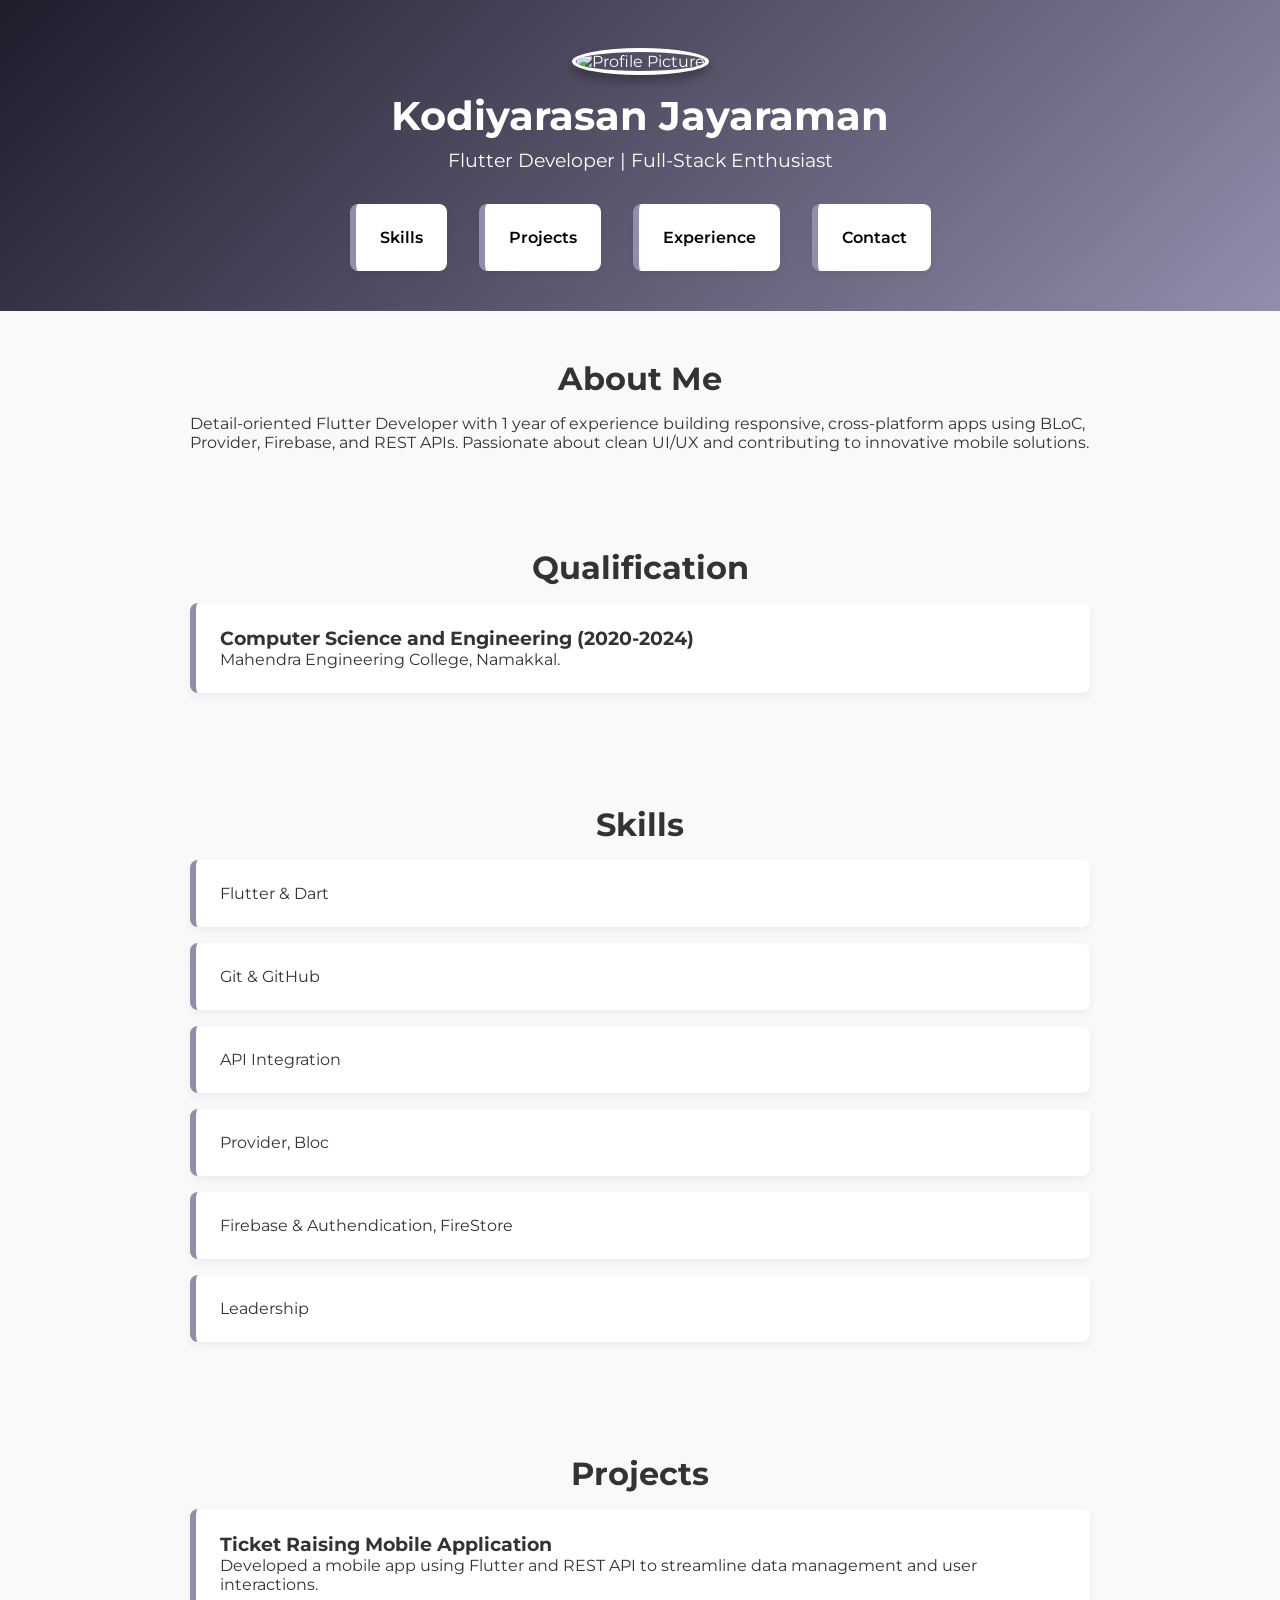
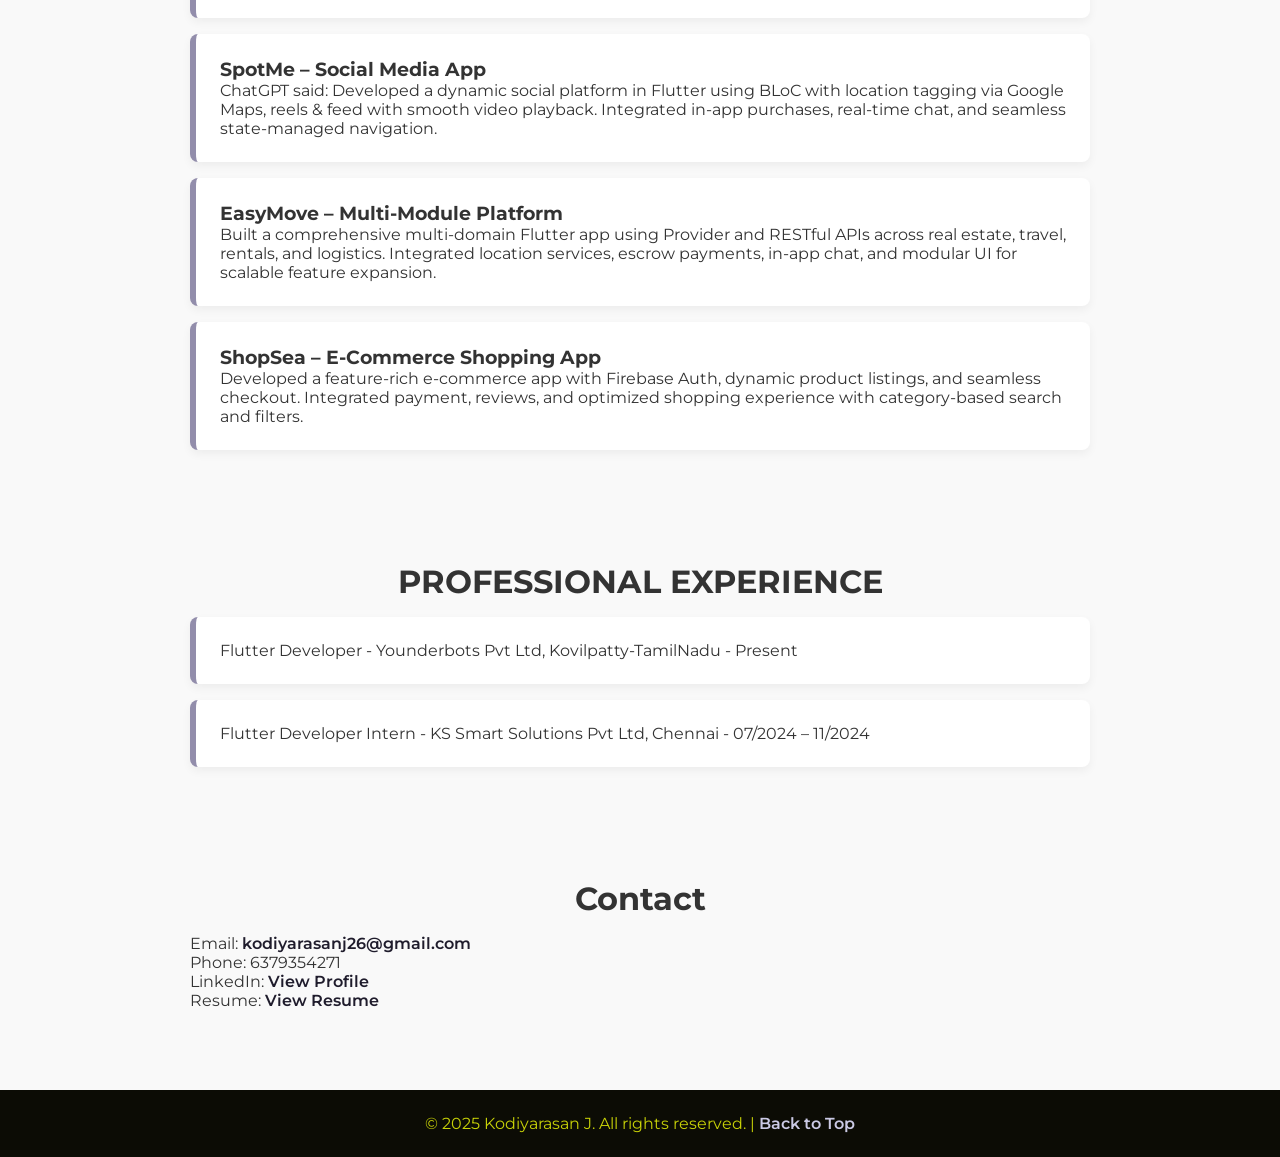
==== portfolio.html @ ca61eaf1 "Create portfolio.html" ====
<!DOCTYPE html>
<html lang="en">
<head>
  <meta charset="UTF-8" />
  <meta name="viewport" content="width=device-width, initial-scale=1.0" />
  <title>Kodiyarasan J | Portfolio</title>
  <link href="https://fonts.googleapis.com/css2?family=Montserrat:wght@400;600;700&display=swap" rel="stylesheet" />
  <style>
    * {
      margin: 0;
      padding: 0;
      box-sizing: border-box;
    }
    body {
      font-family: 'Montserrat', sans-serif;
      background-color: #f9f9f9;
      color: #333;
    }
    header {
      background: linear-gradient(135deg, #1f1c2c, #928dab);
      color: #fff;
      text-align: center;
      padding: 3rem 1rem 2rem;
      position: relative;
    }
    .profile-image {
      width: 140px;
      height: 140px;
      border-radius: 50%;
      object-fit: cover;
      border: 4px solid #fff;
      margin-bottom: 1rem;
      box-shadow: 0 6px 12px rgba(0, 0, 0, 0.3);
    }
    header h1 {
      font-size: 2.5rem;
      font-weight: 700;
    }
    header p {
      margin-top: 0.5rem;
      font-size: 1.2rem;
      font-weight: 400;
    }

    nav {
      margin-top: 1.5rem;
    }
    nav ul {
      display: flex;
      flex-wrap: wrap;
      justify-content: center;
      list-style: none;
      padding: 0;
    }
    nav ul li {
      margin: 0.5rem 1rem;
    }
    nav ul li a {
      color: #010101;
      text-decoration: none;
      font-weight: 600;
      transition: color 0.3s;
    }
    nav ul li a:hover {
      color: #122ed0;
    }

    .menu-toggle {
      display: none;
      position: absolute;
      top: 20px;
      right: 20px;
      flex-direction: column;
      cursor: pointer;
    }
    .menu-toggle span {
      height: 3px;
      width: 25px;
      background: white;
      margin: 4px 0;
      transition: 0.3s ease;
    }

    section {
      padding: 3rem 1rem;
    }
    .container {
      max-width: 900px;
      margin: 0 auto;
    }
    h2 {
      font-size: 2rem;
      margin-bottom: 1rem;
      color: #333;
      text-align: center;
    }
    .project-item, ul li {
      background: #fff;
      margin: 1rem 0;
      padding: 1.5rem;
      border-left: 6px solid #928dab;
      border-radius: 8px;
      box-shadow: 0 4px 10px rgba(0, 0, 0, 0.05);
    }
    ul {
      list-style: none;
      padding: 0;
    }
    a {
      color: #1f1c2c;
      text-decoration: none;
      font-weight: 600;
    }
    a:hover {
      color: #555;
    }

    footer {
      background: #0c0c05;
      color: #c8d207;
      text-align: center;
      padding: 1.5rem 1rem;
      margin-top: 2rem;
    }
    footer a {
      color: #cbcae5;
    }

    /* Responsive Styling */
    @media (max-width: 768px) {
      .menu-toggle {
        display: flex;
      }

      nav ul {
        flex-direction: column;
        align-items: center;
        background: #2d2d44;
        position: absolute;
        top: 100%;
        left: 0;
        right: 0;
        overflow: hidden;
        max-height: 0;
        transition: max-height 0.4s ease;
      }

      nav ul.show {
        max-height: 400px;
      }

      nav ul li {
        margin: 1rem 0;
      }

      header h1 {
        font-size: 1.8rem;
      }
      header p {
        font-size: 1rem;
      }
      .profile-image {
        width: 100px;
        height: 100px;
      }
      .project-item, ul li {
        font-size: 0.95rem;
      }
      h2 {
        font-size: 1.5rem;
      }
      section {
        padding: 2rem 1rem;
      }
    }
  </style>
</head>
<body>
  <header>
    <div class="container">
      <div class="menu-toggle" onclick="toggleMenu()">
        <span></span>
        <span></span>
        <span></span>
      </div>
      <img src="https://drive.google.com/file/d/1STLt5xsZTQv7rYFNraENDwDpgbk-rBbG/view?usp=drivesdk" alt="Profile Picture" class="profile-image" />
      <h1>Kodiyarasan Jayaraman</h1>
      <p>Flutter Developer | Full-Stack Enthusiast</p>
      <nav>
        <ul id="navList">
          <!-- <li><a href="#about">About</a></li> -->
          <li><a href="#skills">Skills</a></li>
          <li><a href="#projects">Projects</a></li>
          <li><a href="#experience">Experience</a></li>
          <li><a href="#contact">Contact</a></li>
        </ul>
      </nav>
    </div>
  </header>

  <section id="about">
    <div class="container">
      <h2>About Me</h2>
      <p>Detail-oriented Flutter Developer with 1 year of experience building responsive, cross-platform apps using BLoC, Provider, Firebase, and REST APIs. Passionate about clean UI/UX and contributing to innovative mobile solutions.</p>
    </div>
  </section>

  <section id="qualification">
    <div class="container">
      <h2>Qualification</h2>
      <div class="project-item">
        <h3>Computer Science and Engineering (2020-2024)</h3>
        <p>Mahendra Engineering College, Namakkal.</p>
      </div>
    </div>
  </section>

  <section id="skills">
    <div class="container">
      <h2>Skills</h2>
      <ul>
        <li>Flutter & Dart</li>
        <li>Git & GitHub</li>
        <li>API Integration</li>
        <li>Provider, Bloc</li>
        <li>Firebase & Authendication, FireStore</li>
        <li>Leadership</li>
      </ul>
    </div>
  </section>

  <section id="projects">
    <div class="container">
      <h2>Projects</h2>
      <div class="project-item">
        <h3>Ticket Raising Mobile Application</h3>
        <p>Developed a mobile app using Flutter and REST API to streamline data management and user interactions.</p>
      </div>
      <div class="project-item">
        <h3> SpotMe – Social Media App</h3>
        <p>ChatGPT said:
Developed a dynamic social platform in Flutter using BLoC with location tagging via Google Maps, reels & feed with smooth video playback. Integrated in-app purchases, real-time chat, and seamless state-managed navigation.</p>
      </div>
      <div class="project-item">
        <h3> EasyMove – Multi‑Module Platform </h3>
        <p>Built a comprehensive multi-domain Flutter app using Provider and RESTful APIs across real estate, travel, rentals, and logistics. Integrated location services, escrow payments, in-app chat, and modular UI for scalable feature expansion.</p>
      </div>
       <div class="project-item">
        <h3>  ShopSea – E‑Commerce Shopping App </h3>
        <p>Developed a feature-rich e-commerce app with Firebase Auth, dynamic product listings, and seamless checkout. Integrated payment, reviews, and optimized shopping experience with category-based search and filters.</p>
      </div>
    </div>
  </section>

  <section id="experience">
    <div class="container">
      <h2> PROFESSIONAL EXPERIENCE</h2>
      <ul>
        <li> Flutter Developer - Younderbots Pvt Ltd, Kovilpatty-TamilNadu - Present</li>
        <li> Flutter Developer Intern - KS Smart Solutions Pvt Ltd, Chennai - 07/2024 – 11/2024</li>
      </ul>
    </div>
  </section>

  <section id="contact">
    <div class="container">
      <h2>Contact</h2>
      <p>Email: <a href="mailto:kodiyarasanj26@gmail.com">kodiyarasanj26@gmail.com</a></p>
      <p>Phone: 6379354271</p>
      <p>LinkedIn: <a href="https://www.linkedin.com/in/kodiyarasan-j-806693254" target="_blank">View Profile</a></p>
      <p>Resume: <a href="https://drive.google.com/file/d/1SU0zPXuKwXuNnp-X9V0tZ8qubpNUm5xk/view?usp=drivesdk" target="_blank">View Resume</a></p>
    </div>
  </section>

  <footer>
    <p>&copy; 2025 Kodiyarasan J. All rights reserved. | <a href="#about">Back to Top</a></p>
  </footer>

  <script>
    function toggleMenu() {
      document.getElementById("navList").classList.toggle("show");
    }
  </script>
</body>
</html>
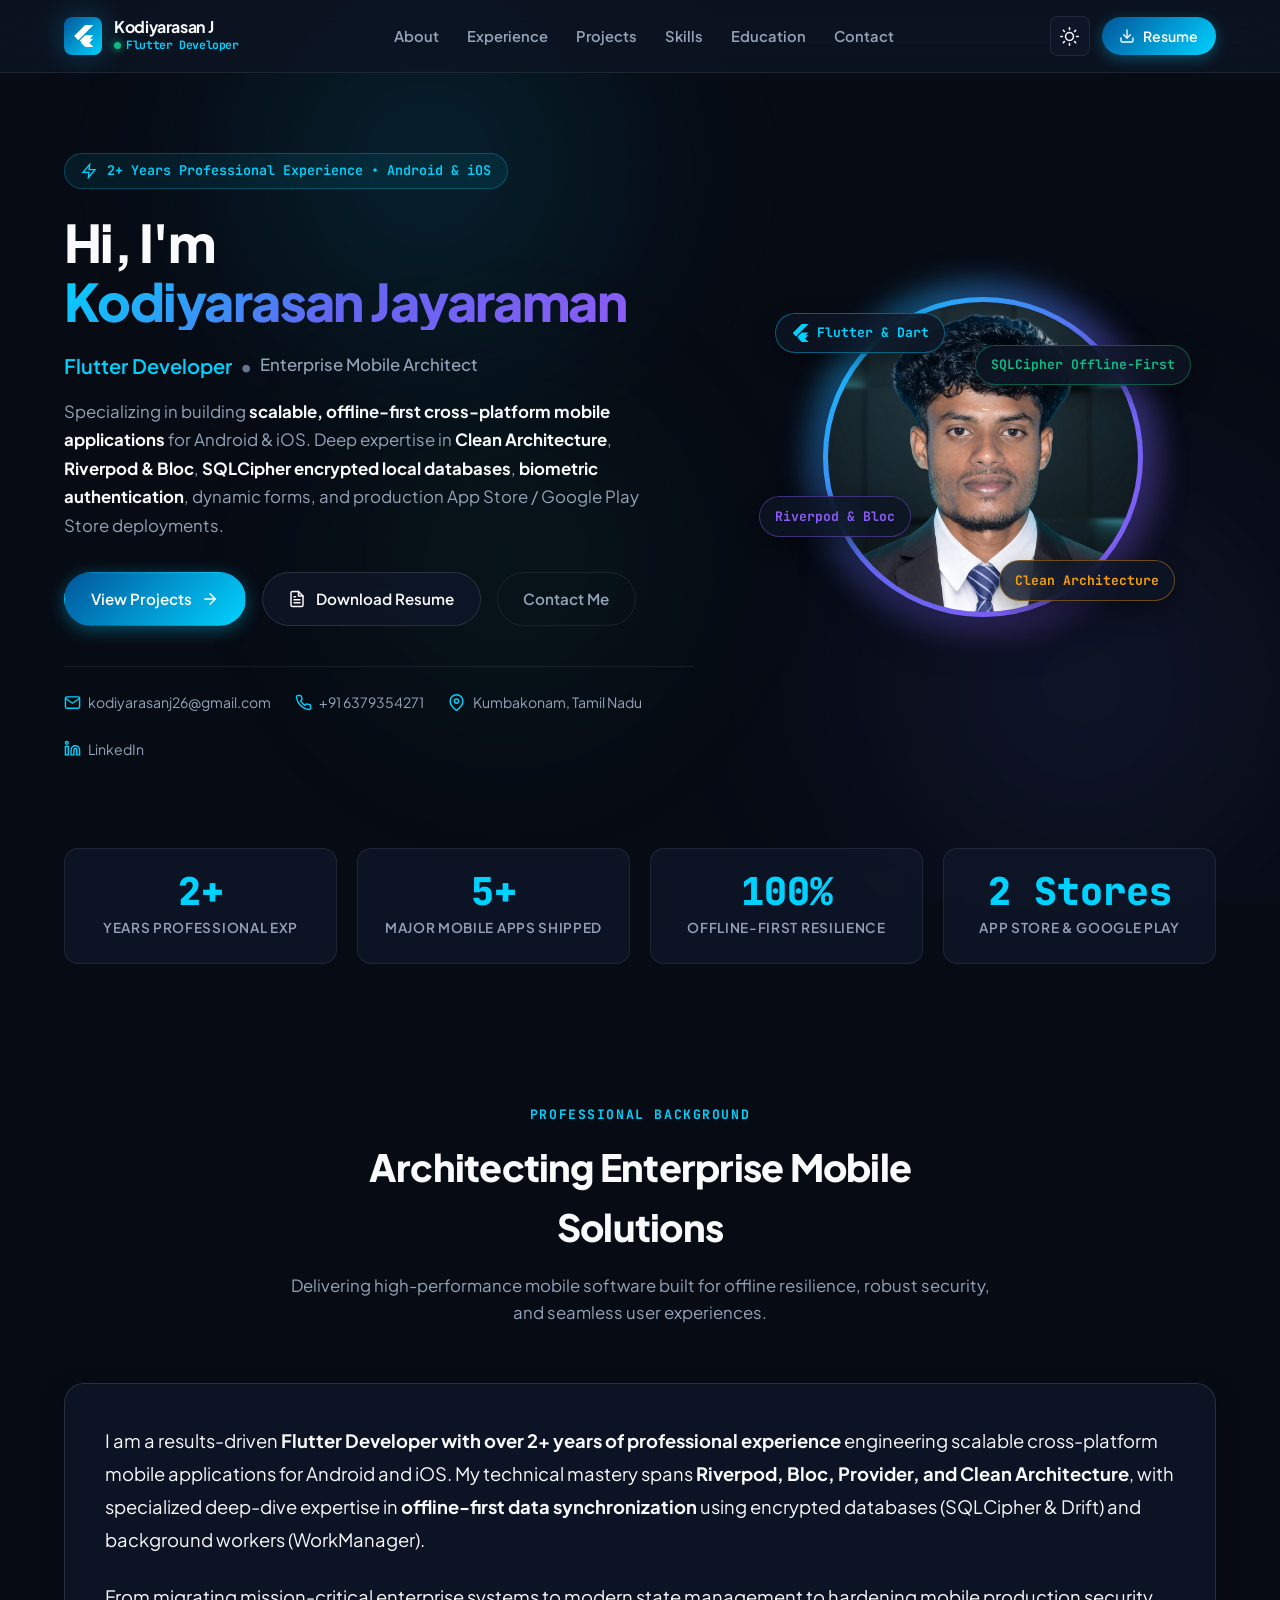
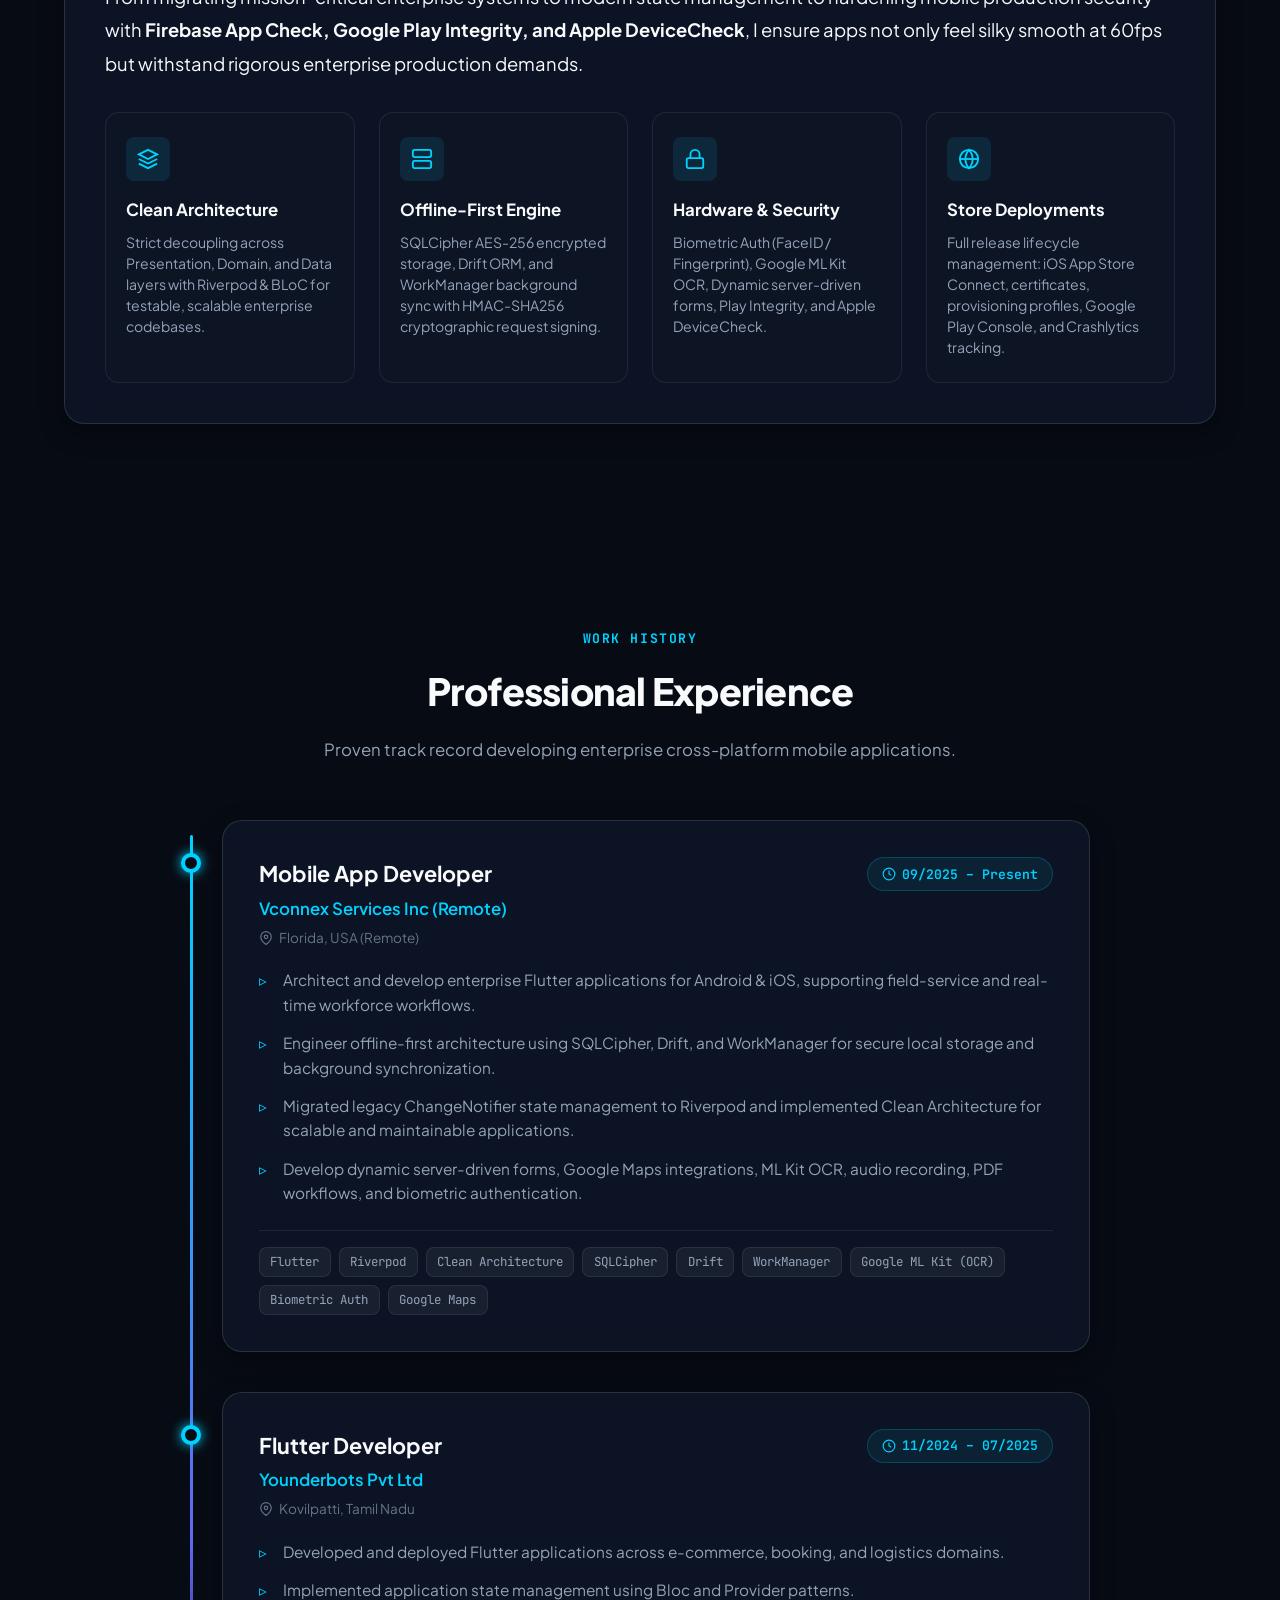
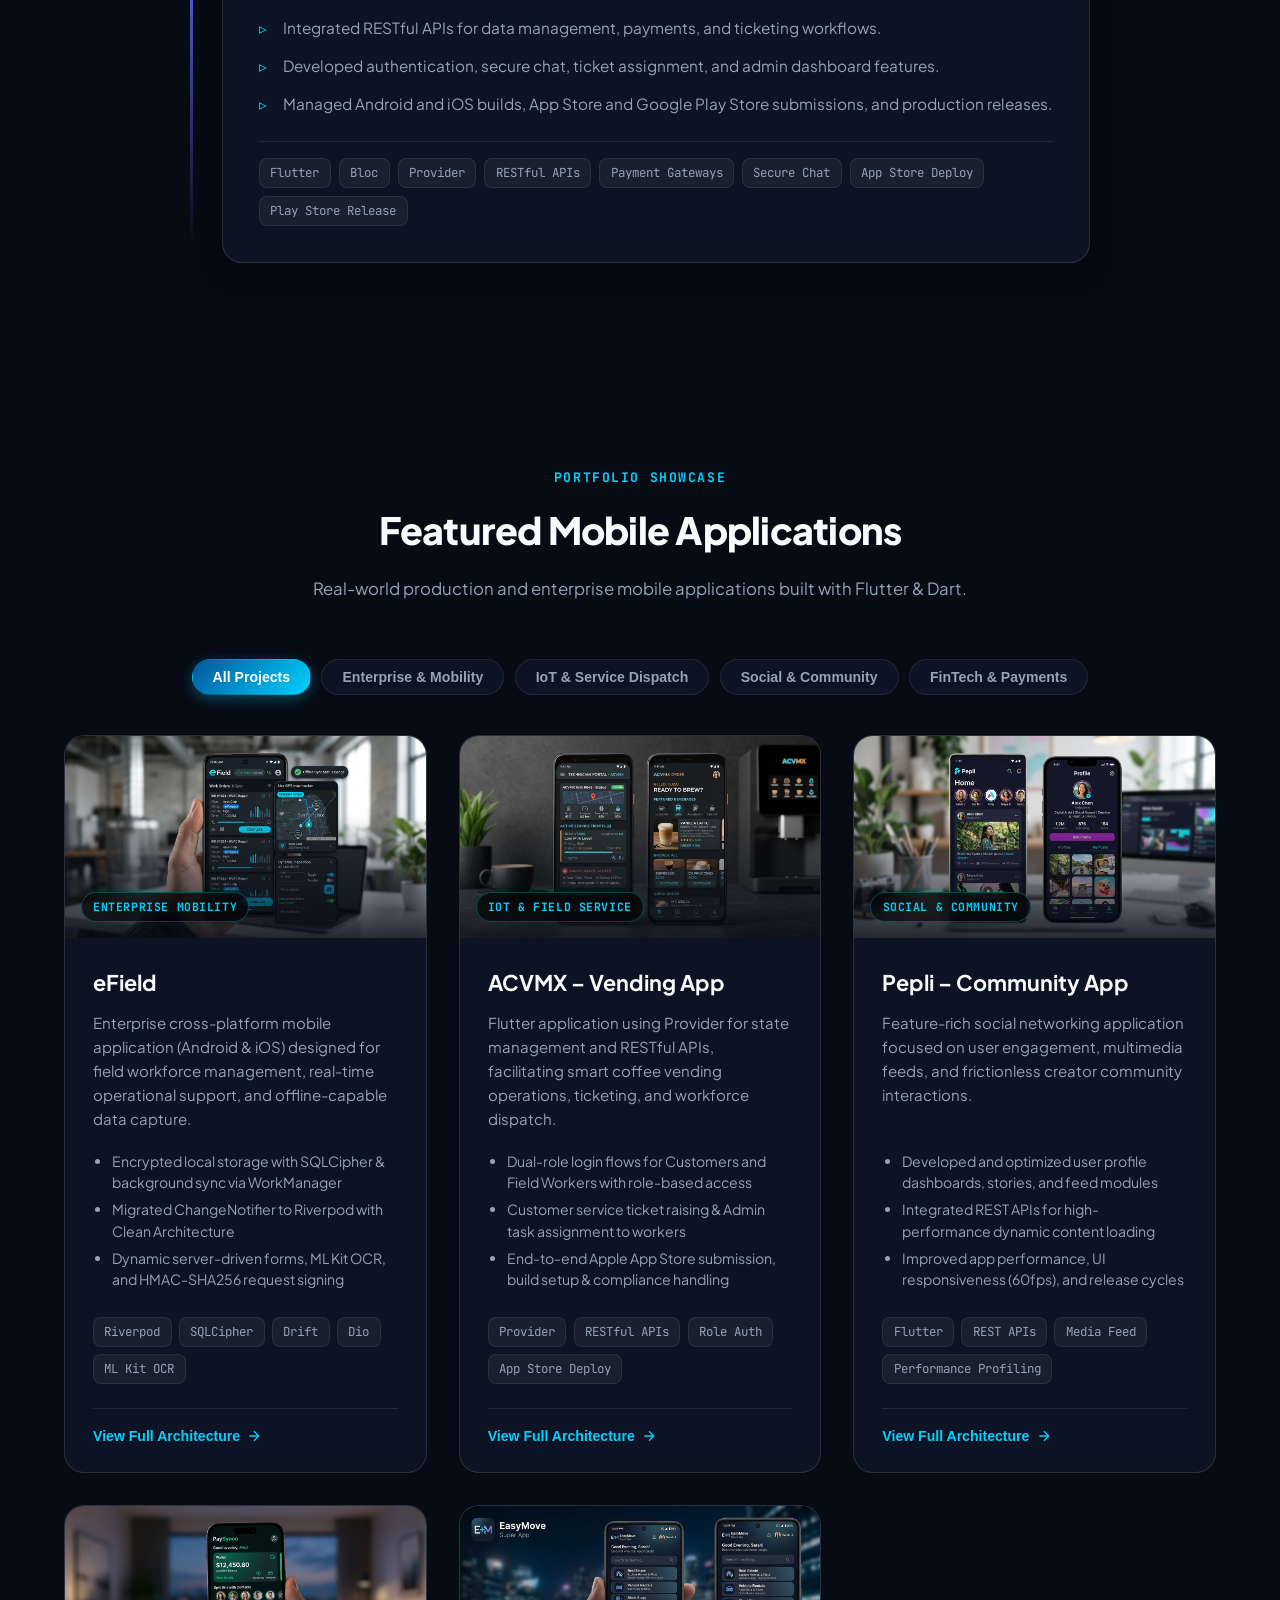
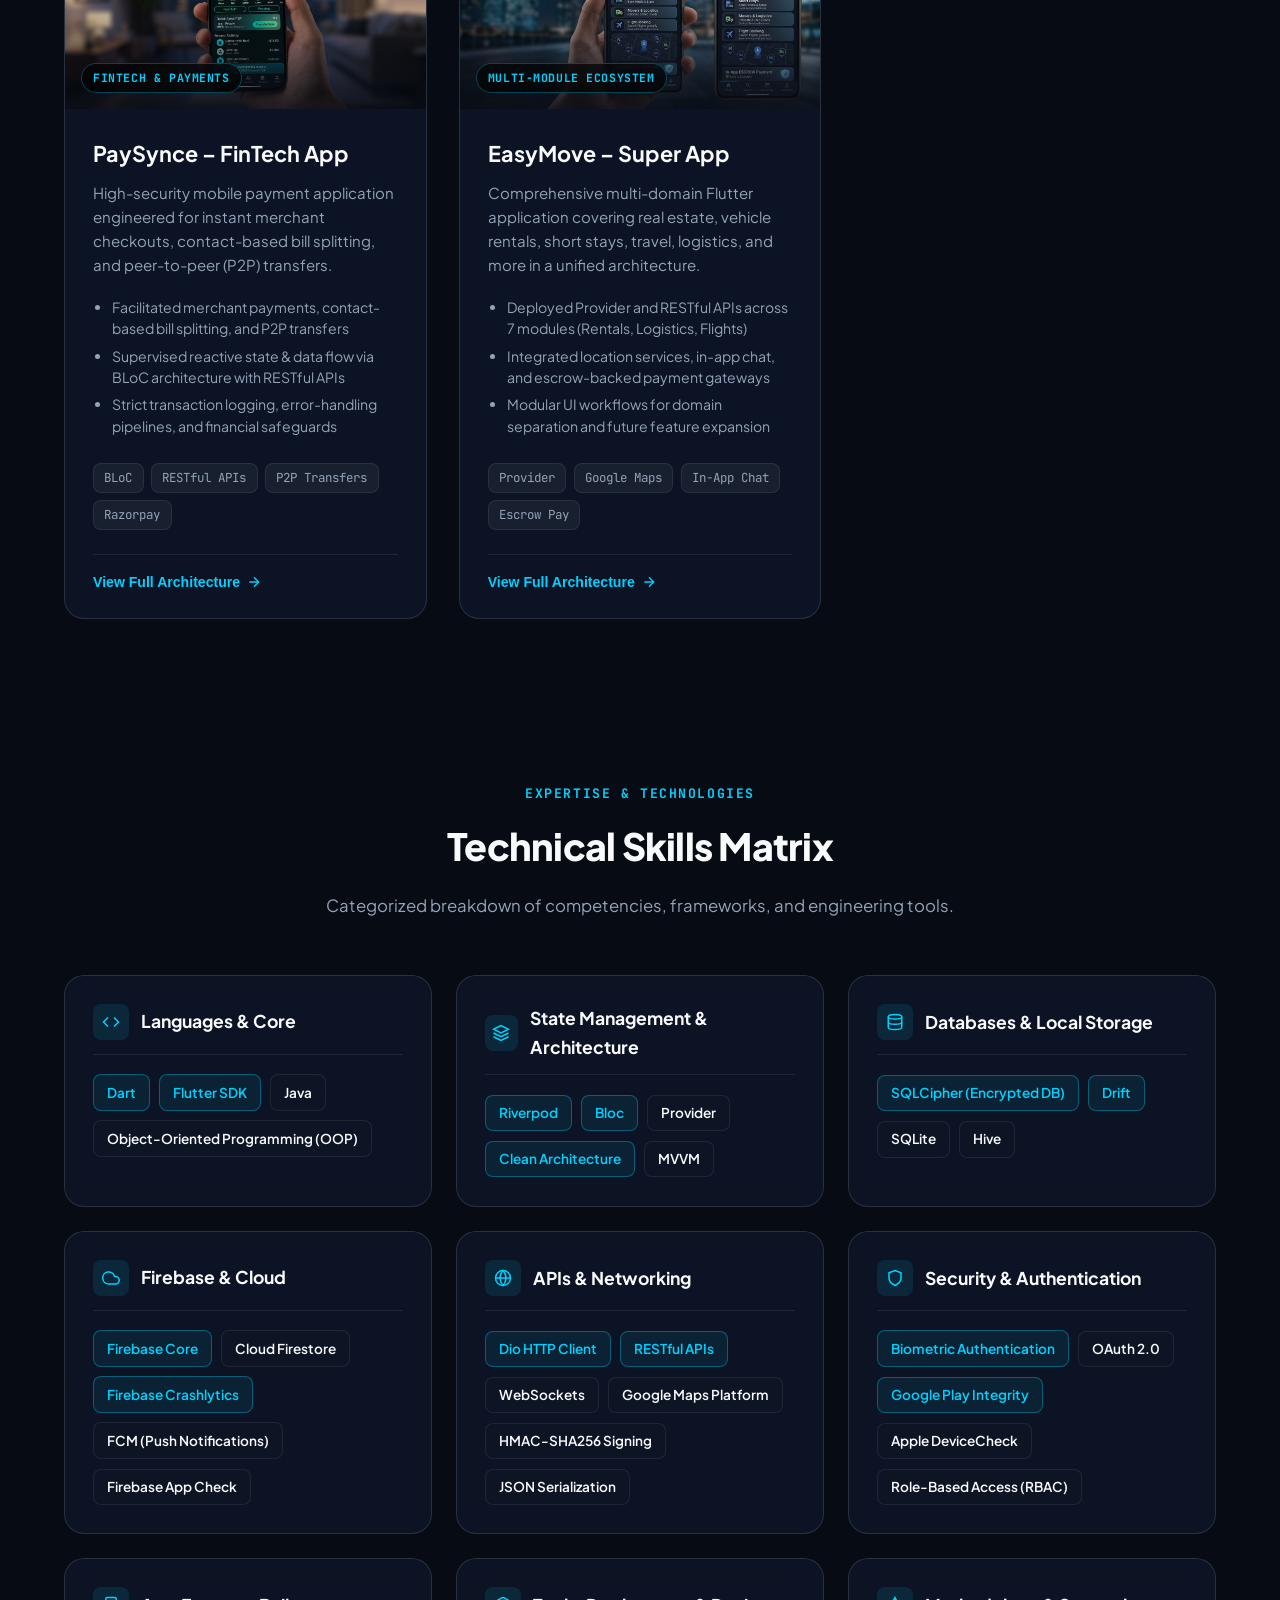
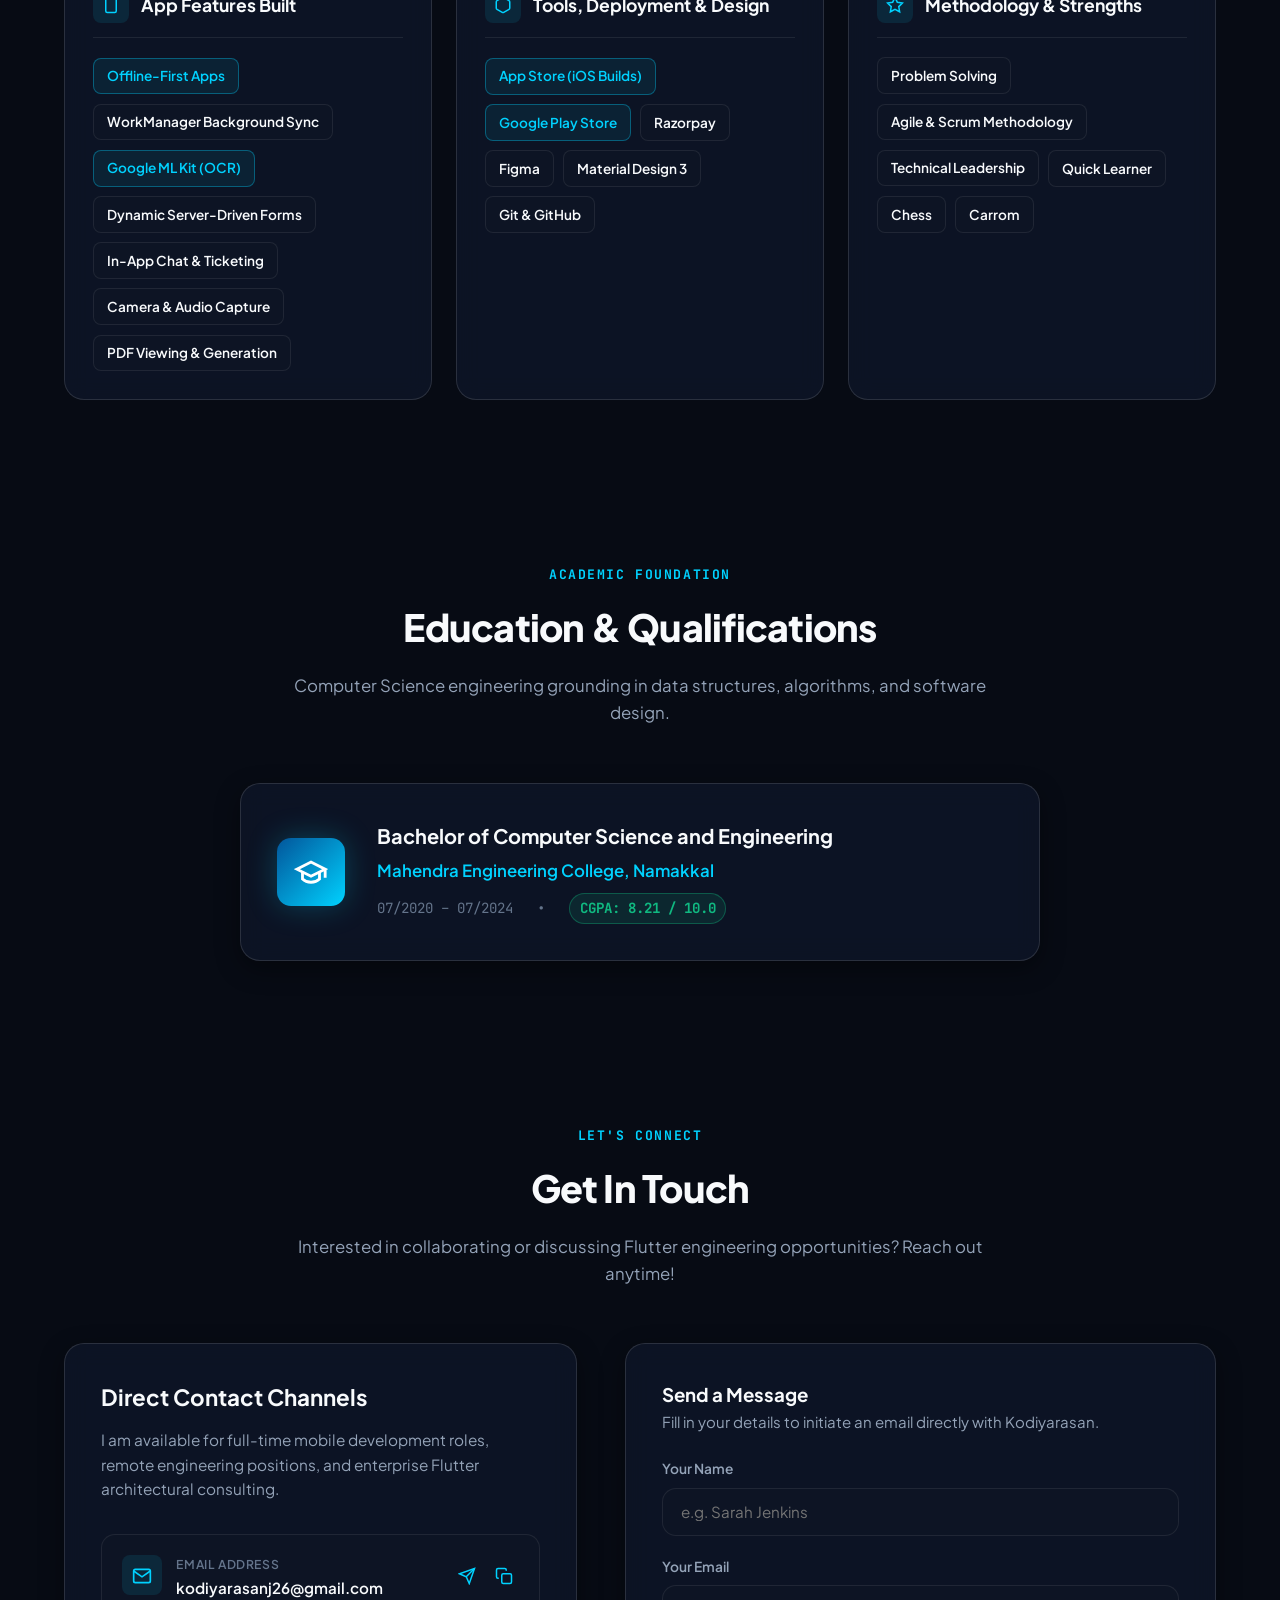
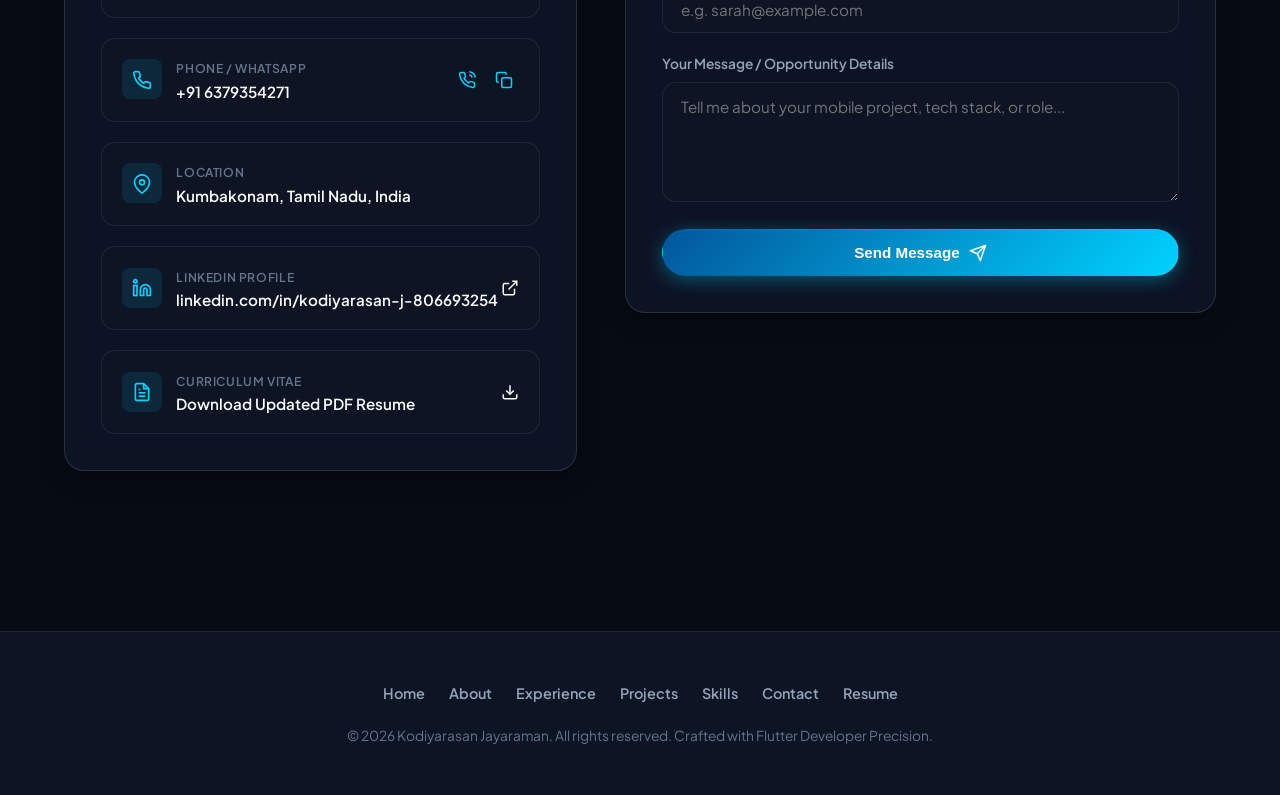
==== commit edf590b8: "Update portfolio with 2+ years experience, enterprise projects, and modern UI" ====
--- a/portfolio.html
+++ b/portfolio.html
@@ -1,286 +1,1106 @@
-
 <!DOCTYPE html>
-<html lang="en">
+<html lang="en" data-theme="dark">
 <head>
   <meta charset="UTF-8" />
   <meta name="viewport" content="width=device-width, initial-scale=1.0" />
-  <title>Kodiyarasan J | Portfolio</title>
-  <link href="https://fonts.googleapis.com/css2?family=Montserrat:wght@400;600;700&display=swap" rel="stylesheet" />
-  <style>
-    * {
-      margin: 0;
-      padding: 0;
-      box-sizing: border-box;
-    }
-    body {
-      font-family: 'Montserrat', sans-serif;
-      background-color: #f9f9f9;
-      color: #333;
-    }
-    header {
-      background: linear-gradient(135deg, #1f1c2c, #928dab);
-      color: #fff;
-      text-align: center;
-      padding: 3rem 1rem 2rem;
-      position: relative;
-    }
-    .profile-image {
-      width: 140px;
-      height: 140px;
-      border-radius: 50%;
-      object-fit: cover;
-      border: 4px solid #fff;
-      margin-bottom: 1rem;
-      box-shadow: 0 6px 12px rgba(0, 0, 0, 0.3);
-    }
-    header h1 {
-      font-size: 2.5rem;
-      font-weight: 700;
-    }
-    header p {
-      margin-top: 0.5rem;
-      font-size: 1.2rem;
-      font-weight: 400;
-    }
-
-    nav {
-      margin-top: 1.5rem;
-    }
-    nav ul {
-      display: flex;
-      flex-wrap: wrap;
-      justify-content: center;
-      list-style: none;
-      padding: 0;
-    }
-    nav ul li {
-      margin: 0.5rem 1rem;
-    }
-    nav ul li a {
-      color: #010101;
-      text-decoration: none;
-      font-weight: 600;
-      transition: color 0.3s;
-    }
-    nav ul li a:hover {
-      color: #122ed0;
-    }
-
-    .menu-toggle {
-      display: none;
-      position: absolute;
-      top: 20px;
-      right: 20px;
-      flex-direction: column;
-      cursor: pointer;
-    }
-    .menu-toggle span {
-      height: 3px;
-      width: 25px;
-      background: white;
-      margin: 4px 0;
-      transition: 0.3s ease;
-    }
-
-    section {
-      padding: 3rem 1rem;
-    }
-    .container {
-      max-width: 900px;
-      margin: 0 auto;
-    }
-    h2 {
-      font-size: 2rem;
-      margin-bottom: 1rem;
-      color: #333;
-      text-align: center;
-    }
-    .project-item, ul li {
-      background: #fff;
-      margin: 1rem 0;
-      padding: 1.5rem;
-      border-left: 6px solid #928dab;
-      border-radius: 8px;
-      box-shadow: 0 4px 10px rgba(0, 0, 0, 0.05);
-    }
-    ul {
-      list-style: none;
-      padding: 0;
-    }
-    a {
-      color: #1f1c2c;
-      text-decoration: none;
-      font-weight: 600;
-    }
-    a:hover {
-      color: #555;
-    }
-
-    footer {
-      background: #0c0c05;
-      color: #c8d207;
-      text-align: center;
-      padding: 1.5rem 1rem;
-      margin-top: 2rem;
-    }
-    footer a {
-      color: #cbcae5;
-    }
-
-    /* Responsive Styling */
-    @media (max-width: 768px) {
-      .menu-toggle {
-        display: flex;
-      }
-
-      nav ul {
-        flex-direction: column;
-        align-items: center;
-        background: #2d2d44;
-        position: absolute;
-        top: 100%;
-        left: 0;
-        right: 0;
-        overflow: hidden;
-        max-height: 0;
-        transition: max-height 0.4s ease;
-      }
-
-      nav ul.show {
-        max-height: 400px;
-      }
-
-      nav ul li {
-        margin: 1rem 0;
-      }
-
-      header h1 {
-        font-size: 1.8rem;
-      }
-      header p {
-        font-size: 1rem;
-      }
-      .profile-image {
-        width: 100px;
-        height: 100px;
-      }
-      .project-item, ul li {
-        font-size: 0.95rem;
-      }
-      h2 {
-        font-size: 1.5rem;
-      }
-      section {
-        padding: 2rem 1rem;
-      }
-    }
-  </style>
+  <title>Kodiyarasan Jayaraman | Flutter Developer Portfolio</title>
+  <meta name="description" content="Kodiyarasan Jayaraman – Flutter Developer with over 2+ years of professional experience building scalable cross-platform mobile apps for Android & iOS. Expert in Riverpod, Bloc, SQLCipher, Drift, Clean Architecture, and Offline-First Systems." />
+  <meta name="keywords" content="Kodiyarasan Jayaraman, Flutter Developer, Mobile App Developer, Dart, Riverpod, Bloc, Provider, SQLCipher, Offline-first, Clean Architecture, Android, iOS" />
+  <meta name="author" content="Kodiyarasan Jayaraman" />
+
+  <!-- Open Graph / Social Meta -->
+  <meta property="og:type" content="website" />
+  <meta property="og:title" content="Kodiyarasan Jayaraman | Flutter Developer" />
+  <meta property="og:description" content="2+ years experience building enterprise, offline-first mobile applications with Flutter, Dart, Riverpod & Bloc." />
+  <meta property="og:url" content="https://kodiyarasanj26.github.io/portfolio/" />
+  <meta property="og:image" content="assets/profile.jpg" />
+
+  <!-- Google Fonts -->
+  <link rel="preconnect" href="https://fonts.googleapis.com" />
+  <link rel="preconnect" href="https://fonts.gstatic.com" crossorigin />
+  <link href="https://fonts.googleapis.com/css2?family=JetBrains+Mono:wght@400;600;700&family=Plus+Jakarta+Sans:wght@400;500;600;700;800&display=swap" rel="stylesheet" />
+
+  <!-- Stylesheet -->
+  <link rel="stylesheet" href="css/style.css" />
 </head>
 <body>
-  <header>
-    <div class="container">
-      <div class="menu-toggle" onclick="toggleMenu()">
-        <span></span>
-        <span></span>
-        <span></span>
+  <!-- Ambient Background Lighting -->
+  <div class="ambient-glow" aria-hidden="true">
+    <div class="ambient-blob-1"></div>
+    <div class="ambient-blob-2"></div>
+    <div class="ambient-blob-3"></div>
+  </div>
+
+  <!-- Header & Navigation -->
+  <header class="site-header">
+    <div class="container navbar">
+      <a href="#hero" class="nav-brand" aria-label="Kodiyarasan Jayaraman Home">
+        <div class="brand-icon">
+          <!-- Flutter Diamond SVG Logo -->
+          <svg viewBox="0 0 24 24" fill="currentColor">
+            <path d="M14.314 0L2.3 12 6.8 16.5 23.314 0h-9zM14.314 11.23L8.53 17.014 13.044 21.53 23.314 11.23h-9zM23.314 24l-4.514-4.514 4.514-4.514h-9l-4.514 4.514 4.514 4.514h9z"/>
+          </svg>
+        </div>
+        <div class="brand-meta">
+          <span class="brand-title">Kodiyarasan J</span>
+          <span class="brand-subtitle"><span class="status-dot"></span> Flutter Developer</span>
+        </div>
+      </a>
+
+      <ul class="nav-menu" id="navMenu">
+        <li><a href="#about" class="nav-link">About</a></li>
+        <li><a href="#experience" class="nav-link">Experience</a></li>
+        <li><a href="#projects" class="nav-link">Projects</a></li>
+        <li><a href="#skills" class="nav-link">Skills</a></li>
+        <li><a href="#education" class="nav-link">Education</a></li>
+        <li><a href="#contact" class="nav-link">Contact</a></li>
+      </ul>
+
+      <div class="nav-actions">
+        <button id="themeToggleBtn" class="theme-toggle-btn" aria-label="Toggle Dark/Light Mode" title="Toggle Theme">
+          <svg xmlns="http://www.w3.org/2000/svg" width="19" height="19" viewBox="0 0 24 24" fill="none" stroke="currentColor" stroke-width="2" stroke-linecap="round" stroke-linejoin="round">
+            <circle cx="12" cy="12" r="5"></circle>
+            <line x1="12" y1="1" x2="12" y2="3"></line>
+            <line x1="12" y1="21" x2="12" y2="23"></line>
+            <line x1="4.22" y1="4.22" x2="5.64" y2="5.64"></line>
+            <line x1="18.36" y1="18.36" x2="19.78" y2="19.78"></line>
+            <line x1="1" y1="12" x2="3" y2="12"></line>
+            <line x1="21" y1="12" x2="23" y2="12"></line>
+            <line x1="4.22" y1="19.78" x2="5.64" y2="18.36"></line>
+            <line x1="18.36" y1="5.64" x2="19.78" y2="4.22"></line>
+          </svg>
+        </button>
+
+        <a href="https://drive.google.com/file/d/1SU0zPXuKwXuNnp-X9V0tZ8qubpNUm5xk/view?usp=drivesdk" target="_blank" rel="noopener noreferrer" class="btn-resume-nav">
+          <svg xmlns="http://www.w3.org/2000/svg" width="16" height="16" viewBox="0 0 24 24" fill="none" stroke="currentColor" stroke-width="2" stroke-linecap="round" stroke-linejoin="round">
+            <path d="M21 15v4a2 2 0 0 1-2 2H5a2 2 0 0 1-2-2v-4"></path>
+            <polyline points="7 10 12 15 17 10"></polyline>
+            <line x1="12" y1="15" x2="12" y2="3"></line>
+          </svg>
+          <span>Resume</span>
+        </a>
+
+        <button id="mobileToggle" class="mobile-toggle" aria-label="Open Navigation Menu">
+          <svg xmlns="http://www.w3.org/2000/svg" width="24" height="24" viewBox="0 0 24 24" fill="none" stroke="currentColor" stroke-width="2" stroke-linecap="round" stroke-linejoin="round">
+            <line x1="3" y1="12" x2="21" y2="12"></line>
+            <line x1="3" y1="6" x2="21" y2="6"></line>
+            <line x1="3" y1="18" x2="21" y2="18"></line>
+          </svg>
+        </button>
       </div>
-      <img src="https://drive.google.com/file/d/1STLt5xsZTQv7rYFNraENDwDpgbk-rBbG/view?usp=drivesdk" alt="Profile Picture" class="profile-image" />
-      <h1>Kodiyarasan Jayaraman</h1>
-      <p>Flutter Developer | Full-Stack Enthusiast</p>
-      <nav>
-        <ul id="navList">
-          <!-- <li><a href="#about">About</a></li> -->
-          <li><a href="#skills">Skills</a></li>
-          <li><a href="#projects">Projects</a></li>
-          <li><a href="#experience">Experience</a></li>
-          <li><a href="#contact">Contact</a></li>
-        </ul>
-      </nav>
     </div>
   </header>
 
-  <section id="about">
-    <div class="container">
-      <h2>About Me</h2>
-      <p>Detail-oriented Flutter Developer with 1 year of experience building responsive, cross-platform apps using BLoC, Provider, Firebase, and REST APIs. Passionate about clean UI/UX and contributing to innovative mobile solutions.</p>
+  <main>
+    <!-- Hero Section -->
+    <section id="hero" class="hero-section">
+      <div class="container hero-grid">
+        <div class="hero-content">
+          <div class="hero-badge-wrap">
+            <svg xmlns="http://www.w3.org/2000/svg" viewBox="0 0 24 24" fill="none" stroke="currentColor" stroke-width="2">
+              <polygon points="13 2 3 14 12 14 11 22 21 10 12 10 13 2"></polygon>
+            </svg>
+            <span>2+ Years Professional Experience • Android & iOS</span>
+          </div>
+
+          <h1 class="hero-title">
+            Hi, I'm <span class="text-gradient">Kodiyarasan Jayaraman</span>
+          </h1>
+
+          <div class="hero-tagline">
+            <span>Flutter Developer</span>
+            <span style="color: var(--text-muted);">•</span>
+            <span style="color: var(--text-secondary); font-size: 1.05rem; font-weight: 500;">Enterprise Mobile Architect</span>
+          </div>
+
+          <p class="hero-bio">
+            Specializing in building <strong>scalable, offline-first cross-platform mobile applications</strong> for Android & iOS. Deep expertise in <strong>Clean Architecture</strong>, <strong>Riverpod & Bloc</strong>, <strong>SQLCipher encrypted local databases</strong>, <strong>biometric authentication</strong>, dynamic forms, and production App Store / Google Play Store deployments.
+          </p>
+
+          <div class="hero-ctas">
+            <a href="#projects" class="btn btn-primary">
+              <span>View Projects</span>
+              <svg xmlns="http://www.w3.org/2000/svg" width="18" height="18" viewBox="0 0 24 24" fill="none" stroke="currentColor" stroke-width="2" stroke-linecap="round" stroke-linejoin="round">
+                <line x1="5" y1="12" x2="19" y2="12"></line>
+                <polyline points="12 5 19 12 12 19"></polyline>
+              </svg>
+            </a>
+
+            <a href="https://drive.google.com/file/d/1SU0zPXuKwXuNnp-X9V0tZ8qubpNUm5xk/view?usp=drivesdk" target="_blank" rel="noopener noreferrer" class="btn btn-secondary">
+              <svg xmlns="http://www.w3.org/2000/svg" width="18" height="18" viewBox="0 0 24 24" fill="none" stroke="currentColor" stroke-width="2" stroke-linecap="round" stroke-linejoin="round">
+                <path d="M14 2H6a2 2 0 0 0-2 2v16a2 2 0 0 0 2 2h12a2 2 0 0 0 2-2V8z"></path>
+                <polyline points="14 2 14 8 20 8"></polyline>
+                <line x1="16" y1="13" x2="8" y2="13"></line>
+                <line x1="16" y1="17" x2="8" y2="17"></line>
+                <polyline points="10 9 9 9 8 9"></polyline>
+              </svg>
+              <span>Download Resume</span>
+            </a>
+
+            <a href="#contact" class="btn btn-outline">
+              <span>Contact Me</span>
+            </a>
+          </div>
+
+          <!-- Quick Contact Strip -->
+          <div class="hero-contact-strip">
+            <a href="mailto:kodiyarasanj26@gmail.com" class="contact-pill-item" title="Click to Email">
+              <svg xmlns="http://www.w3.org/2000/svg" viewBox="0 0 24 24" fill="none" stroke="currentColor" stroke-width="2">
+                <path d="M4 4h16c1.1 0 2 .9 2 2v12c0 1.1-.9 2-2 2H4c-1.1 0-2-.9-2-2V6c0-1.1.9-2 2-2z"></path>
+                <polyline points="22,6 12,13 2,6"></polyline>
+              </svg>
+              <span>kodiyarasanj26@gmail.com</span>
+            </a>
+
+            <a href="tel:+916379354271" class="contact-pill-item" title="Click to Call">
+              <svg xmlns="http://www.w3.org/2000/svg" viewBox="0 0 24 24" fill="none" stroke="currentColor" stroke-width="2">
+                <path d="M22 16.92v3a2 2 0 0 1-2.18 2 19.79 19.79 0 0 1-8.63-3.07 19.5 19.5 0 0 1-6-6 19.79 19.79 0 0 1-3.07-8.67A2 2 0 0 1 4.11 2h3a2 2 0 0 1 2 1.72 12.84 12.84 0 0 0 .7 2.81 2 2 0 0 1-.45 2.11L8.09 9.91a16 16 0 0 0 6 6l1.27-1.27a2 2 0 0 1 2.11-.45 12.84 12.84 0 0 0 2.81.7A2 2 0 0 1 22 16.92z"></path>
+              </svg>
+              <span>+91 6379354271</span>
+            </a>
+
+            <span class="contact-pill-item">
+              <svg xmlns="http://www.w3.org/2000/svg" viewBox="0 0 24 24" fill="none" stroke="currentColor" stroke-width="2">
+                <path d="M21 10c0 7-9 13-9 13s-9-6-9-13a9 9 0 0 1 18 0z"></path>
+                <circle cx="12" cy="10" r="3"></circle>
+              </svg>
+              <span>Kumbakonam, Tamil Nadu</span>
+            </span>
+
+            <a href="https://www.linkedin.com/in/kodiyarasan-j-806693254" target="_blank" rel="noopener noreferrer" class="contact-pill-item">
+              <svg xmlns="http://www.w3.org/2000/svg" viewBox="0 0 24 24" fill="none" stroke="currentColor" stroke-width="2">
+                <path d="M16 8a6 6 0 0 1 6 6v7h-4v-7a2 2 0 0 0-2-2 2 2 0 0 0-2 2v7h-4v-7a6 6 0 0 1 6-6z"></path>
+                <rect x="2" y="9" width="4" height="12"></rect>
+                <circle cx="4" cy="4" r="2"></circle>
+              </svg>
+              <span>LinkedIn</span>
+            </a>
+          </div>
+        </div>
+
+        <!-- Hero Avatar Showcase -->
+        <div class="hero-visual">
+          <div class="avatar-wrapper">
+            <div class="avatar-halo"></div>
+            <div class="avatar-ring">
+              <img src="assets/profile.jpg" alt="Kodiyarasan Jayaraman - Flutter Developer" class="avatar-img" />
+            </div>
+
+            <!-- Floating Micro Badges -->
+            <div class="floating-chip chip-flutter">
+              <svg viewBox="0 0 24 24" fill="currentColor">
+                <path d="M14.314 0L2.3 12 6.8 16.5 23.314 0h-9zM14.314 11.23L8.53 17.014 13.044 21.53 23.314 11.23h-9zM23.314 24l-4.514-4.514 4.514-4.514h-9l-4.514 4.514 4.514 4.514h9z"/>
+              </svg>
+              <span>Flutter & Dart</span>
+            </div>
+
+            <div class="floating-chip chip-riverpod">
+              <span>Riverpod & Bloc</span>
+            </div>
+
+            <div class="floating-chip chip-offline">
+              <span>SQLCipher Offline-First</span>
+            </div>
+
+            <div class="floating-chip chip-cleanarch">
+              <span>Clean Architecture</span>
+            </div>
+          </div>
+        </div>
+      </div>
+    </section>
+
+    <!-- Metrics & Counters Bar -->
+    <section class="stats-bar-section">
+      <div class="container">
+        <div class="stats-grid">
+          <div class="stat-card">
+            <div class="stat-number">2+</div>
+            <div class="stat-label">Years Professional Exp</div>
+          </div>
+          <div class="stat-card">
+            <div class="stat-number">5+</div>
+            <div class="stat-label">Major Mobile Apps Shipped</div>
+          </div>
+          <div class="stat-card">
+            <div class="stat-number">100%</div>
+            <div class="stat-label">Offline-First Resilience</div>
+          </div>
+          <div class="stat-card">
+            <div class="stat-number">2 Stores</div>
+            <div class="stat-label">App Store & Google Play</div>
+          </div>
+        </div>
+      </div>
+    </section>
+
+    <!-- About Section -->
+    <section id="about" class="section-wrapper">
+      <div class="container">
+        <div class="section-header">
+          <span class="section-eyebrow">Professional Background</span>
+          <h2 class="section-title">Architecting Enterprise Mobile Solutions</h2>
+          <p class="section-subtitle">Delivering high-performance mobile software built for offline resilience, robust security, and seamless user experiences.</p>
+        </div>
+
+        <div class="about-card">
+          <p class="about-summary-text">
+            I am a results-driven <strong>Flutter Developer with over 2+ years of professional experience</strong> engineering scalable cross-platform mobile applications for Android and iOS. My technical mastery spans <strong>Riverpod, Bloc, Provider, and Clean Architecture</strong>, with specialized deep-dive expertise in <strong>offline-first data synchronization</strong> using encrypted databases (SQLCipher & Drift) and background workers (WorkManager).
+          </p>
+          <p class="about-summary-text" style="margin-bottom: 0;">
+            From migrating mission-critical enterprise systems to modern state management to hardening mobile production security with <strong>Firebase App Check, Google Play Integrity, and Apple DeviceCheck</strong>, I ensure apps not only feel silky smooth at 60fps but withstand rigorous enterprise production demands.
+          </p>
+
+          <div class="about-pillars-grid">
+            <div class="pillar-item">
+              <div class="pillar-icon-box">
+                <svg xmlns="http://www.w3.org/2000/svg" viewBox="0 0 24 24" fill="none" stroke="currentColor" stroke-width="2">
+                  <path d="M12 2L2 7l10 5 10-5-10-5z"></path>
+                  <path d="M2 17l10 5 10-5"></path>
+                  <path d="M2 12l10 5 10-5"></path>
+                </svg>
+              </div>
+              <h3 class="pillar-title">Clean Architecture</h3>
+              <p class="pillar-desc">Strict decoupling across Presentation, Domain, and Data layers with Riverpod & BLoC for testable, scalable enterprise codebases.</p>
+            </div>
+
+            <div class="pillar-item">
+              <div class="pillar-icon-box">
+                <svg xmlns="http://www.w3.org/2000/svg" viewBox="0 0 24 24" fill="none" stroke="currentColor" stroke-width="2">
+                  <rect x="2" y="2" width="20" height="8" rx="2" ry="2"></rect>
+                  <rect x="2" y="14" width="20" height="8" rx="2" ry="2"></rect>
+                  <line x1="6" y1="6" x2="6.01" y2="6"></line>
+                  <line x1="6" y1="18" x2="6.01" y2="18"></line>
+                </svg>
+              </div>
+              <h3 class="pillar-title">Offline-First Engine</h3>
+              <p class="pillar-desc">SQLCipher AES-256 encrypted storage, Drift ORM, and WorkManager background sync with HMAC-SHA256 cryptographic request signing.</p>
+            </div>
+
+            <div class="pillar-item">
+              <div class="pillar-icon-box">
+                <svg xmlns="http://www.w3.org/2000/svg" viewBox="0 0 24 24" fill="none" stroke="currentColor" stroke-width="2">
+                  <rect x="3" y="11" width="18" height="11" rx="2" ry="2"></rect>
+                  <path d="M7 11V7a5 5 0 0 1 10 0v4"></path>
+                </svg>
+              </div>
+              <h3 class="pillar-title">Hardware & Security</h3>
+              <p class="pillar-desc">Biometric Auth (FaceID / Fingerprint), Google ML Kit OCR, Dynamic server-driven forms, Play Integrity, and Apple DeviceCheck.</p>
+            </div>
+
+            <div class="pillar-item">
+              <div class="pillar-icon-box">
+                <svg xmlns="http://www.w3.org/2000/svg" viewBox="0 0 24 24" fill="none" stroke="currentColor" stroke-width="2">
+                  <circle cx="12" cy="12" r="10"></circle>
+                  <line x1="2" y1="12" x2="22" y2="12"></line>
+                  <path d="M12 2a15.3 15.3 0 0 1 4 10 15.3 15.3 0 0 1-4 10 15.3 15.3 0 0 1-4-10 15.3 15.3 0 0 1 4-10z"></path>
+                </svg>
+              </div>
+              <h3 class="pillar-title">Store Deployments</h3>
+              <p class="pillar-desc">Full release lifecycle management: iOS App Store Connect, certificates, provisioning profiles, Google Play Console, and Crashlytics tracking.</p>
+            </div>
+          </div>
+        </div>
+      </div>
+    </section>
+
+    <!-- Professional Experience Section -->
+    <section id="experience" class="section-wrapper">
+      <div class="container">
+        <div class="section-header">
+          <span class="section-eyebrow">Work History</span>
+          <h2 class="section-title">Professional Experience</h2>
+          <p class="section-subtitle">Proven track record developing enterprise cross-platform mobile applications.</p>
+        </div>
+
+        <div class="timeline-container">
+          <!-- Role 1: Vconnex Services Inc -->
+          <div class="timeline-card">
+            <div class="timeline-node"></div>
+            <div class="timeline-header">
+              <div>
+                <h3 class="role-title">Mobile App Developer</h3>
+                <span class="company-badge">Vconnex Services Inc (Remote)</span>
+                <div class="timeline-location">
+                  <svg xmlns="http://www.w3.org/2000/svg" viewBox="0 0 24 24" fill="none" stroke="currentColor" stroke-width="2">
+                    <path d="M21 10c0 7-9 13-9 13s-9-6-9-13a9 9 0 0 1 18 0z"></path>
+                    <circle cx="12" cy="10" r="3"></circle>
+                  </svg>
+                  <span>Florida, USA (Remote)</span>
+                </div>
+              </div>
+              <div class="timeline-period-badge">
+                <svg xmlns="http://www.w3.org/2000/svg" width="14" height="14" viewBox="0 0 24 24" fill="none" stroke="currentColor" stroke-width="2">
+                  <circle cx="12" cy="12" r="10"></circle>
+                  <polyline points="12 6 12 12 16 14"></polyline>
+                </svg>
+                <span>09/2025 – Present</span>
+              </div>
+            </div>
+
+            <ul class="experience-bullets">
+              <li>Architect and develop enterprise Flutter applications for Android & iOS, supporting field-service and real-time workforce workflows.</li>
+              <li>Engineer offline-first architecture using SQLCipher, Drift, and WorkManager for secure local storage and background synchronization.</li>
+              <li>Migrated legacy ChangeNotifier state management to Riverpod and implemented Clean Architecture for scalable and maintainable applications.</li>
+              <li>Develop dynamic server-driven forms, Google Maps integrations, ML Kit OCR, audio recording, PDF workflows, and biometric authentication.</li>
+            </ul>
+
+            <div class="experience-tags">
+              <span class="tag-badge">Flutter</span>
+              <span class="tag-badge">Riverpod</span>
+              <span class="tag-badge">Clean Architecture</span>
+              <span class="tag-badge">SQLCipher</span>
+              <span class="tag-badge">Drift</span>
+              <span class="tag-badge">WorkManager</span>
+              <span class="tag-badge">Google ML Kit (OCR)</span>
+              <span class="tag-badge">Biometric Auth</span>
+              <span class="tag-badge">Google Maps</span>
+            </div>
+          </div>
+
+          <!-- Role 2: Younderbots Pvt Ltd -->
+          <div class="timeline-card">
+            <div class="timeline-node"></div>
+            <div class="timeline-header">
+              <div>
+                <h3 class="role-title">Flutter Developer</h3>
+                <span class="company-badge">Younderbots Pvt Ltd</span>
+                <div class="timeline-location">
+                  <svg xmlns="http://www.w3.org/2000/svg" viewBox="0 0 24 24" fill="none" stroke="currentColor" stroke-width="2">
+                    <path d="M21 10c0 7-9 13-9 13s-9-6-9-13a9 9 0 0 1 18 0z"></path>
+                    <circle cx="12" cy="10" r="3"></circle>
+                  </svg>
+                  <span>Kovilpatti, Tamil Nadu</span>
+                </div>
+              </div>
+              <div class="timeline-period-badge">
+                <svg xmlns="http://www.w3.org/2000/svg" width="14" height="14" viewBox="0 0 24 24" fill="none" stroke="currentColor" stroke-width="2">
+                  <circle cx="12" cy="12" r="10"></circle>
+                  <polyline points="12 6 12 12 16 14"></polyline>
+                </svg>
+                <span>11/2024 – 07/2025</span>
+              </div>
+            </div>
+
+            <ul class="experience-bullets">
+              <li>Developed and deployed Flutter applications across e-commerce, booking, and logistics domains.</li>
+              <li>Implemented application state management using Bloc and Provider patterns.</li>
+              <li>Integrated RESTful APIs for data management, payments, and ticketing workflows.</li>
+              <li>Developed authentication, secure chat, ticket assignment, and admin dashboard features.</li>
+              <li>Managed Android and iOS builds, App Store and Google Play Store submissions, and production releases.</li>
+            </ul>
+
+            <div class="experience-tags">
+              <span class="tag-badge">Flutter</span>
+              <span class="tag-badge">Bloc</span>
+              <span class="tag-badge">Provider</span>
+              <span class="tag-badge">RESTful APIs</span>
+              <span class="tag-badge">Payment Gateways</span>
+              <span class="tag-badge">Secure Chat</span>
+              <span class="tag-badge">App Store Deploy</span>
+              <span class="tag-badge">Play Store Release</span>
+            </div>
+          </div>
+        </div>
+      </div>
+    </section>
+
+    <!-- Projects Showcase Section -->
+    <section id="projects" class="section-wrapper">
+      <div class="container">
+        <div class="section-header">
+          <span class="section-eyebrow">Portfolio Showcase</span>
+          <h2 class="section-title">Featured Mobile Applications</h2>
+          <p class="section-subtitle">Real-world production and enterprise mobile applications built with Flutter & Dart.</p>
+        </div>
+
+        <!-- Category Filters -->
+        <div class="project-filters">
+          <button class="filter-btn active" data-filter="all">All Projects</button>
+          <button class="filter-btn" data-filter="enterprise">Enterprise & Mobility</button>
+          <button class="filter-btn" data-filter="statemgmt">IoT & Service Dispatch</button>
+          <button class="filter-btn" data-filter="social">Social & Community</button>
+          <button class="filter-btn" data-filter="fintech">FinTech & Payments</button>
+        </div>
+
+        <div class="projects-grid">
+          <!-- Project 1: eField -->
+          <div class="project-card" data-category="enterprise">
+            <div class="project-media-wrap">
+              <img src="assets/efield.jpg" alt="eField - Field Service & Enterprise Mobility App" class="project-thumbnail" />
+              <div class="project-media-overlay">
+                <span class="project-category-pill">Enterprise Mobility</span>
+              </div>
+            </div>
+            <div class="project-content">
+              <h3 class="project-title">
+                <span>eField</span>
+              </h3>
+              <p class="project-desc">
+                Enterprise cross-platform mobile application (Android & iOS) designed for field workforce management, real-time operational support, and offline-capable data capture.
+              </p>
+              <ul class="project-highlights-preview">
+                <li>Encrypted local storage with SQLCipher & background sync via WorkManager</li>
+                <li>Migrated ChangeNotifier to Riverpod with Clean Architecture</li>
+                <li>Dynamic server-driven forms, ML Kit OCR, and HMAC-SHA256 request signing</li>
+              </ul>
+              <div class="project-tech-tags">
+                <span class="tag-badge">Riverpod</span>
+                <span class="tag-badge">SQLCipher</span>
+                <span class="tag-badge">Drift</span>
+                <span class="tag-badge">Dio</span>
+                <span class="tag-badge">ML Kit OCR</span>
+              </div>
+              <div class="project-footer">
+                <button class="btn-case-study" data-open-modal="efield">
+                  <span>View Full Architecture</span>
+                  <svg xmlns="http://www.w3.org/2000/svg" viewBox="0 0 24 24" fill="none" stroke="currentColor" stroke-width="2">
+                    <line x1="5" y1="12" x2="19" y2="12"></line>
+                    <polyline points="12 5 19 12 12 19"></polyline>
+                  </svg>
+                </button>
+              </div>
+            </div>
+          </div>
+
+          <!-- Project 2: ACVMX -->
+          <div class="project-card" data-category="statemgmt">
+            <div class="project-media-wrap">
+              <img src="assets/acvmx.jpg" alt="ACVMX - Coffee Vending Machine App" class="project-thumbnail" />
+              <div class="project-media-overlay">
+                <span class="project-category-pill">IoT & Field Service</span>
+              </div>
+            </div>
+            <div class="project-content">
+              <h3 class="project-title">
+                <span>ACVMX – Vending App</span>
+              </h3>
+              <p class="project-desc">
+                Flutter application using Provider for state management and RESTful APIs, facilitating smart coffee vending operations, ticketing, and workforce dispatch.
+              </p>
+              <ul class="project-highlights-preview">
+                <li>Dual-role login flows for Customers and Field Workers with role-based access</li>
+                <li>Customer service ticket raising & Admin task assignment to workers</li>
+                <li>End-to-end Apple App Store submission, build setup & compliance handling</li>
+              </ul>
+              <div class="project-tech-tags">
+                <span class="tag-badge">Provider</span>
+                <span class="tag-badge">RESTful APIs</span>
+                <span class="tag-badge">Role Auth</span>
+                <span class="tag-badge">App Store Deploy</span>
+              </div>
+              <div class="project-footer">
+                <button class="btn-case-study" data-open-modal="acvmx">
+                  <span>View Full Architecture</span>
+                  <svg xmlns="http://www.w3.org/2000/svg" viewBox="0 0 24 24" fill="none" stroke="currentColor" stroke-width="2">
+                    <line x1="5" y1="12" x2="19" y2="12"></line>
+                    <polyline points="12 5 19 12 12 19"></polyline>
+                  </svg>
+                </button>
+              </div>
+            </div>
+          </div>
+
+          <!-- Project 3: Pepli -->
+          <div class="project-card" data-category="social">
+            <div class="project-media-wrap">
+              <img src="assets/pepli.jpg" alt="Pepli - Social Networking App" class="project-thumbnail" />
+              <div class="project-media-overlay">
+                <span class="project-category-pill">Social & Community</span>
+              </div>
+            </div>
+            <div class="project-content">
+              <h3 class="project-title">
+                <span>Pepli – Community App</span>
+              </h3>
+              <p class="project-desc">
+                Feature-rich social networking application focused on user engagement, multimedia feeds, and frictionless creator community interactions.
+              </p>
+              <ul class="project-highlights-preview">
+                <li>Developed and optimized user profile dashboards, stories, and feed modules</li>
+                <li>Integrated REST APIs for high-performance dynamic content loading</li>
+                <li>Improved app performance, UI responsiveness (60fps), and release cycles</li>
+              </ul>
+              <div class="project-tech-tags">
+                <span class="tag-badge">Flutter</span>
+                <span class="tag-badge">REST APIs</span>
+                <span class="tag-badge">Media Feed</span>
+                <span class="tag-badge">Performance Profiling</span>
+              </div>
+              <div class="project-footer">
+                <button class="btn-case-study" data-open-modal="pepli">
+                  <span>View Full Architecture</span>
+                  <svg xmlns="http://www.w3.org/2000/svg" viewBox="0 0 24 24" fill="none" stroke="currentColor" stroke-width="2">
+                    <line x1="5" y1="12" x2="19" y2="12"></line>
+                    <polyline points="12 5 19 12 12 19"></polyline>
+                  </svg>
+                </button>
+              </div>
+            </div>
+          </div>
+
+          <!-- Project 4: PaySynce -->
+          <div class="project-card" data-category="fintech">
+            <div class="project-media-wrap">
+              <img src="assets/paysynce.jpg" alt="PaySynce - Digital Payment App" class="project-thumbnail" />
+              <div class="project-media-overlay">
+                <span class="project-category-pill">FinTech & Payments</span>
+              </div>
+            </div>
+            <div class="project-content">
+              <h3 class="project-title">
+                <span>PaySynce – FinTech App</span>
+              </h3>
+              <p class="project-desc">
+                High-security mobile payment application engineered for instant merchant checkouts, contact-based bill splitting, and peer-to-peer (P2P) transfers.
+              </p>
+              <ul class="project-highlights-preview">
+                <li>Facilitated merchant payments, contact-based bill splitting, and P2P transfers</li>
+                <li>Supervised reactive state & data flow via BLoC architecture with RESTful APIs</li>
+                <li>Strict transaction logging, error-handling pipelines, and financial safeguards</li>
+              </ul>
+              <div class="project-tech-tags">
+                <span class="tag-badge">BLoC</span>
+                <span class="tag-badge">RESTful APIs</span>
+                <span class="tag-badge">P2P Transfers</span>
+                <span class="tag-badge">Razorpay</span>
+              </div>
+              <div class="project-footer">
+                <button class="btn-case-study" data-open-modal="paysynce">
+                  <span>View Full Architecture</span>
+                  <svg xmlns="http://www.w3.org/2000/svg" viewBox="0 0 24 24" fill="none" stroke="currentColor" stroke-width="2">
+                    <line x1="5" y1="12" x2="19" y2="12"></line>
+                    <polyline points="12 5 19 12 12 19"></polyline>
+                  </svg>
+                </button>
+              </div>
+            </div>
+          </div>
+
+          <!-- Project 5: EasyMove -->
+          <div class="project-card" data-category="enterprise">
+            <div class="project-media-wrap">
+              <img src="assets/easymove.jpg" alt="EasyMove - Multi-Module Platform" class="project-thumbnail" />
+              <div class="project-media-overlay">
+                <span class="project-category-pill">Multi-Module Ecosystem</span>
+              </div>
+            </div>
+            <div class="project-content">
+              <h3 class="project-title">
+                <span>EasyMove – Super App</span>
+              </h3>
+              <p class="project-desc">
+                Comprehensive multi-domain Flutter application covering real estate, vehicle rentals, short stays, travel, logistics, and more in a unified architecture.
+              </p>
+              <ul class="project-highlights-preview">
+                <li>Deployed Provider and RESTful APIs across 7 modules (Rentals, Logistics, Flights)</li>
+                <li>Integrated location services, in-app chat, and escrow-backed payment gateways</li>
+                <li>Modular UI workflows for domain separation and future feature expansion</li>
+              </ul>
+              <div class="project-tech-tags">
+                <span class="tag-badge">Provider</span>
+                <span class="tag-badge">Google Maps</span>
+                <span class="tag-badge">In-App Chat</span>
+                <span class="tag-badge">Escrow Pay</span>
+              </div>
+              <div class="project-footer">
+                <button class="btn-case-study" data-open-modal="easymove">
+                  <span>View Full Architecture</span>
+                  <svg xmlns="http://www.w3.org/2000/svg" viewBox="0 0 24 24" fill="none" stroke="currentColor" stroke-width="2">
+                    <line x1="5" y1="12" x2="19" y2="12"></line>
+                    <polyline points="12 5 19 12 12 19"></polyline>
+                  </svg>
+                </button>
+              </div>
+            </div>
+          </div>
+        </div>
+      </div>
+    </section>
+
+    <!-- Technical Skills Matrix Section -->
+    <section id="skills" class="section-wrapper">
+      <div class="container">
+        <div class="section-header">
+          <span class="section-eyebrow">Expertise & Technologies</span>
+          <h2 class="section-title">Technical Skills Matrix</h2>
+          <p class="section-subtitle">Categorized breakdown of competencies, frameworks, and engineering tools.</p>
+        </div>
+
+        <div class="skills-categories-grid">
+          <!-- 1. Languages & Core -->
+          <div class="skill-category-card">
+            <div class="skill-category-head">
+              <div class="skill-cat-icon">
+                <svg xmlns="http://www.w3.org/2000/svg" viewBox="0 0 24 24" fill="none" stroke="currentColor" stroke-width="2">
+                  <polyline points="16 18 22 12 16 6"></polyline>
+                  <polyline points="8 6 2 12 8 18"></polyline>
+                </svg>
+              </div>
+              <h3>Languages & Core</h3>
+            </div>
+            <div class="skill-chips-wrap">
+              <span class="skill-chip featured">Dart</span>
+              <span class="skill-chip featured">Flutter SDK</span>
+              <span class="skill-chip">Java</span>
+              <span class="skill-chip">Object-Oriented Programming (OOP)</span>
+            </div>
+          </div>
+
+          <!-- 2. State Management & Architecture -->
+          <div class="skill-category-card">
+            <div class="skill-category-head">
+              <div class="skill-cat-icon">
+                <svg xmlns="http://www.w3.org/2000/svg" viewBox="0 0 24 24" fill="none" stroke="currentColor" stroke-width="2">
+                  <polygon points="12 2 2 7 12 12 22 7 12 2"></polygon>
+                  <polyline points="2 17 12 22 22 17"></polyline>
+                  <polyline points="2 12 12 17 22 12"></polyline>
+                </svg>
+              </div>
+              <h3>State Management & Architecture</h3>
+            </div>
+            <div class="skill-chips-wrap">
+              <span class="skill-chip featured">Riverpod</span>
+              <span class="skill-chip featured">Bloc</span>
+              <span class="skill-chip">Provider</span>
+              <span class="skill-chip featured">Clean Architecture</span>
+              <span class="skill-chip">MVVM</span>
+            </div>
+          </div>
+
+          <!-- 3. Databases & Local Storage -->
+          <div class="skill-category-card">
+            <div class="skill-category-head">
+              <div class="skill-cat-icon">
+                <svg xmlns="http://www.w3.org/2000/svg" viewBox="0 0 24 24" fill="none" stroke="currentColor" stroke-width="2">
+                  <ellipse cx="12" cy="5" rx="9" ry="3"></ellipse>
+                  <path d="M21 12c0 1.66-4 3-9 3s-9-1.34-9-3"></path>
+                  <path d="M3 5v14c0 1.66 4 3 9 3s9-1.34 9-3V5"></path>
+                </svg>
+              </div>
+              <h3>Databases & Local Storage</h3>
+            </div>
+            <div class="skill-chips-wrap">
+              <span class="skill-chip featured">SQLCipher (Encrypted DB)</span>
+              <span class="skill-chip featured">Drift</span>
+              <span class="skill-chip">SQLite</span>
+              <span class="skill-chip">Hive</span>
+            </div>
+          </div>
+
+          <!-- 4. Firebase & Cloud -->
+          <div class="skill-category-card">
+            <div class="skill-category-head">
+              <div class="skill-cat-icon">
+                <svg xmlns="http://www.w3.org/2000/svg" viewBox="0 0 24 24" fill="none" stroke="currentColor" stroke-width="2">
+                  <path d="M18 10h-1.26A8 8 0 1 0 9 20h9a5 5 0 0 0 0-10z"></path>
+                </svg>
+              </div>
+              <h3>Firebase & Cloud</h3>
+            </div>
+            <div class="skill-chips-wrap">
+              <span class="skill-chip featured">Firebase Core</span>
+              <span class="skill-chip">Cloud Firestore</span>
+              <span class="skill-chip featured">Firebase Crashlytics</span>
+              <span class="skill-chip">FCM (Push Notifications)</span>
+              <span class="skill-chip">Firebase App Check</span>
+            </div>
+          </div>
+
+          <!-- 5. APIs & Networking -->
+          <div class="skill-category-card">
+            <div class="skill-category-head">
+              <div class="skill-cat-icon">
+                <svg xmlns="http://www.w3.org/2000/svg" viewBox="0 0 24 24" fill="none" stroke="currentColor" stroke-width="2">
+                  <circle cx="12" cy="12" r="10"></circle>
+                  <line x1="2" y1="12" x2="22" y2="12"></line>
+                  <path d="M12 2a15.3 15.3 0 0 1 4 10 15.3 15.3 0 0 1-4 10 15.3 15.3 0 0 1-4-10 15.3 15.3 0 0 1 4-10z"></path>
+                </svg>
+              </div>
+              <h3>APIs & Networking</h3>
+            </div>
+            <div class="skill-chips-wrap">
+              <span class="skill-chip featured">Dio HTTP Client</span>
+              <span class="skill-chip featured">RESTful APIs</span>
+              <span class="skill-chip">WebSockets</span>
+              <span class="skill-chip">Google Maps Platform</span>
+              <span class="skill-chip">HMAC-SHA256 Signing</span>
+              <span class="skill-chip">JSON Serialization</span>
+            </div>
+          </div>
+
+          <!-- 6. Security & Authentication -->
+          <div class="skill-category-card">
+            <div class="skill-category-head">
+              <div class="skill-cat-icon">
+                <svg xmlns="http://www.w3.org/2000/svg" viewBox="0 0 24 24" fill="none" stroke="currentColor" stroke-width="2">
+                  <path d="M12 22s8-4 8-10V5l-8-3-8 3v7c0 6 8 10 8 10z"></path>
+                </svg>
+              </div>
+              <h3>Security & Authentication</h3>
+            </div>
+            <div class="skill-chips-wrap">
+              <span class="skill-chip featured">Biometric Authentication</span>
+              <span class="skill-chip">OAuth 2.0</span>
+              <span class="skill-chip featured">Google Play Integrity</span>
+              <span class="skill-chip">Apple DeviceCheck</span>
+              <span class="skill-chip">Role-Based Access (RBAC)</span>
+            </div>
+          </div>
+
+          <!-- 7. App Features Built -->
+          <div class="skill-category-card">
+            <div class="skill-category-head">
+              <div class="skill-cat-icon">
+                <svg xmlns="http://www.w3.org/2000/svg" viewBox="0 0 24 24" fill="none" stroke="currentColor" stroke-width="2">
+                  <rect x="5" y="2" width="14" height="20" rx="2" ry="2"></rect>
+                  <line x1="12" y1="18" x2="12.01" y2="18"></line>
+                </svg>
+              </div>
+              <h3>App Features Built</h3>
+            </div>
+            <div class="skill-chips-wrap">
+              <span class="skill-chip featured">Offline-First Apps</span>
+              <span class="skill-chip">WorkManager Background Sync</span>
+              <span class="skill-chip featured">Google ML Kit (OCR)</span>
+              <span class="skill-chip">Dynamic Server-Driven Forms</span>
+              <span class="skill-chip">In-App Chat & Ticketing</span>
+              <span class="skill-chip">Camera & Audio Capture</span>
+              <span class="skill-chip">PDF Viewing & Generation</span>
+            </div>
+          </div>
+
+          <!-- 8. Payment, Design & Deployment -->
+          <div class="skill-category-card">
+            <div class="skill-category-head">
+              <div class="skill-cat-icon">
+                <svg xmlns="http://www.w3.org/2000/svg" viewBox="0 0 24 24" fill="none" stroke="currentColor" stroke-width="2">
+                  <path d="M21 16V8a2 2 0 0 0-1-1.73l-7-4a2 2 0 0 0-2 0l-7 4A2 2 0 0 0 3 8v8a2 2 0 0 0 1 1.73l7 4a2 2 0 0 0 2 0l7-4A2 2 0 0 0 21 16z"></path>
+                </svg>
+              </div>
+              <h3>Tools, Deployment & Design</h3>
+            </div>
+            <div class="skill-chips-wrap">
+              <span class="skill-chip featured">App Store (iOS Builds)</span>
+              <span class="skill-chip featured">Google Play Store</span>
+              <span class="skill-chip">Razorpay</span>
+              <span class="skill-chip">Figma</span>
+              <span class="skill-chip">Material Design 3</span>
+              <span class="skill-chip">Git & GitHub</span>
+            </div>
+          </div>
+
+          <!-- 9. Professional Strengths & Interests -->
+          <div class="skill-category-card">
+            <div class="skill-category-head">
+              <div class="skill-cat-icon">
+                <svg xmlns="http://www.w3.org/2000/svg" viewBox="0 0 24 24" fill="none" stroke="currentColor" stroke-width="2">
+                  <polygon points="12 2 15.09 8.26 22 9.27 17 14.14 18.18 21.02 12 17.77 5.82 21.02 7 14.14 2 9.27 8.91 8.26 12 2"></polygon>
+                </svg>
+              </div>
+              <h3>Methodology & Strengths</h3>
+            </div>
+            <div class="skill-chips-wrap">
+              <span class="skill-chip">Problem Solving</span>
+              <span class="skill-chip">Agile & Scrum Methodology</span>
+              <span class="skill-chip">Technical Leadership</span>
+              <span class="skill-chip">Quick Learner</span>
+              <span class="skill-chip">Chess</span>
+              <span class="skill-chip">Carrom</span>
+            </div>
+          </div>
+        </div>
+      </div>
+    </section>
+
+    <!-- Education Section -->
+    <section id="education" class="section-wrapper">
+      <div class="container">
+        <div class="section-header">
+          <span class="section-eyebrow">Academic Foundation</span>
+          <h2 class="section-title">Education & Qualifications</h2>
+          <p class="section-subtitle">Computer Science engineering grounding in data structures, algorithms, and software design.</p>
+        </div>
+
+        <div class="education-card">
+          <div class="edu-icon-badge">
+            <svg xmlns="http://www.w3.org/2000/svg" viewBox="0 0 24 24" fill="none" stroke="currentColor" stroke-width="2">
+              <path d="M22 10v6M2 10l10-5 10 5-10 5z"></path>
+              <path d="M6 12v5c3 3 9 3 12 0v-5"></path>
+            </svg>
+          </div>
+          <div class="edu-details">
+            <h3 class="edu-title">Bachelor of Computer Science and Engineering</h3>
+            <div class="edu-institution">Mahendra Engineering College, Namakkal</div>
+            <div class="edu-meta">
+              <span>07/2020 – 07/2024</span>
+              <span>•</span>
+              <span class="cgpa-pill">CGPA: 8.21 / 10.0</span>
+            </div>
+          </div>
+        </div>
+      </div>
+    </section>
+
+    <!-- Contact & Connect Section -->
+    <section id="contact" class="section-wrapper">
+      <div class="container">
+        <div class="section-header">
+          <span class="section-eyebrow">Let's Connect</span>
+          <h2 class="section-title">Get In Touch</h2>
+          <p class="section-subtitle">Interested in collaborating or discussing Flutter engineering opportunities? Reach out anytime!</p>
+        </div>
+
+        <div class="contact-section-grid">
+          <!-- Left: Contact Details & Quick Copy -->
+          <div class="contact-info-card">
+            <h3>Direct Contact Channels</h3>
+            <p>I am available for full-time mobile development roles, remote engineering positions, and enterprise Flutter architectural consulting.</p>
+
+            <div class="contact-links-list">
+              <!-- Email -->
+              <div class="contact-action-item">
+                <div class="contact-item-left">
+                  <div class="contact-icon-wrap">
+                    <svg xmlns="http://www.w3.org/2000/svg" viewBox="0 0 24 24" fill="none" stroke="currentColor" stroke-width="2">
+                      <path d="M4 4h16c1.1 0 2 .9 2 2v12c0 1.1-.9 2-2 2H4c-1.1 0-2-.9-2-2V6c0-1.1.9-2 2-2z"></path>
+                      <polyline points="22,6 12,13 2,6"></polyline>
+                    </svg>
+                  </div>
+                  <div>
+                    <span class="contact-item-label">Email Address</span>
+                    <div class="contact-item-val">kodiyarasanj26@gmail.com</div>
+                  </div>
+                </div>
+                <div style="display: flex; gap: 0.4rem;">
+                  <a href="mailto:kodiyarasanj26@gmail.com" class="btn-copy" title="Send Email">
+                    <svg xmlns="http://www.w3.org/2000/svg" viewBox="0 0 24 24" fill="none" stroke="currentColor" stroke-width="2">
+                      <line x1="22" y1="2" x2="11" y2="13"></line>
+                      <polygon points="22 2 15 22 11 13 2 9 22 2"></polygon>
+                    </svg>
+                  </a>
+                  <button class="btn-copy" data-copy-val="kodiyarasanj26@gmail.com" data-copy-label="Email" title="Copy to Clipboard">
+                    <svg xmlns="http://www.w3.org/2000/svg" viewBox="0 0 24 24" fill="none" stroke="currentColor" stroke-width="2">
+                      <rect x="9" y="9" width="13" height="13" rx="2" ry="2"></rect>
+                      <path d="M5 15H4a2 2 0 0 1-2-2V4a2 2 0 0 1 2-2h9a2 2 0 0 1 2 2v1"></path>
+                    </svg>
+                  </button>
+                </div>
+              </div>
+
+              <!-- Phone -->
+              <div class="contact-action-item">
+                <div class="contact-item-left">
+                  <div class="contact-icon-wrap">
+                    <svg xmlns="http://www.w3.org/2000/svg" viewBox="0 0 24 24" fill="none" stroke="currentColor" stroke-width="2">
+                      <path d="M22 16.92v3a2 2 0 0 1-2.18 2 19.79 19.79 0 0 1-8.63-3.07 19.5 19.5 0 0 1-6-6 19.79 19.79 0 0 1-3.07-8.67A2 2 0 0 1 4.11 2h3a2 2 0 0 1 2 1.72 12.84 12.84 0 0 0 .7 2.81 2 2 0 0 1-.45 2.11L8.09 9.91a16 16 0 0 0 6 6l1.27-1.27a2 2 0 0 1 2.11-.45 12.84 12.84 0 0 0 2.81.7A2 2 0 0 1 22 16.92z"></path>
+                    </svg>
+                  </div>
+                  <div>
+                    <span class="contact-item-label">Phone / WhatsApp</span>
+                    <div class="contact-item-val">+91 6379354271</div>
+                  </div>
+                </div>
+                <div style="display: flex; gap: 0.4rem;">
+                  <a href="tel:+916379354271" class="btn-copy" title="Call Phone">
+                    <svg xmlns="http://www.w3.org/2000/svg" viewBox="0 0 24 24" fill="none" stroke="currentColor" stroke-width="2">
+                      <path d="M15.05 5A5 5 0 0 1 19 8.95M15.05 1A9 9 0 0 1 23 8.94"></path>
+                      <path d="M22 16.92v3a2 2 0 0 1-2.18 2 19.79 19.79 0 0 1-8.63-3.07 19.5 19.5 0 0 1-6-6 19.79 19.79 0 0 1-3.07-8.67A2 2 0 0 1 4.11 2h3a2 2 0 0 1 2 1.72 12.84 12.84 0 0 0 .7 2.81 2 2 0 0 1-.45 2.11L8.09 9.91a16 16 0 0 0 6 6l1.27-1.27a2 2 0 0 1 2.11-.45 12.84 12.84 0 0 0 2.81.7A2 2 0 0 1 22 16.92z"></path>
+                    </svg>
+                  </a>
+                  <button class="btn-copy" data-copy-val="+916379354271" data-copy-label="Phone Number" title="Copy to Clipboard">
+                    <svg xmlns="http://www.w3.org/2000/svg" viewBox="0 0 24 24" fill="none" stroke="currentColor" stroke-width="2">
+                      <rect x="9" y="9" width="13" height="13" rx="2" ry="2"></rect>
+                      <path d="M5 15H4a2 2 0 0 1-2-2V4a2 2 0 0 1 2-2h9a2 2 0 0 1 2 2v1"></path>
+                    </svg>
+                  </button>
+                </div>
+              </div>
+
+              <!-- Location -->
+              <div class="contact-action-item">
+                <div class="contact-item-left">
+                  <div class="contact-icon-wrap">
+                    <svg xmlns="http://www.w3.org/2000/svg" viewBox="0 0 24 24" fill="none" stroke="currentColor" stroke-width="2">
+                      <path d="M21 10c0 7-9 13-9 13s-9-6-9-13a9 9 0 0 1 18 0z"></path>
+                      <circle cx="12" cy="10" r="3"></circle>
+                    </svg>
+                  </div>
+                  <div>
+                    <span class="contact-item-label">Location</span>
+                    <div class="contact-item-val">Kumbakonam, Tamil Nadu, India</div>
+                  </div>
+                </div>
+              </div>
+
+              <!-- LinkedIn -->
+              <a href="https://www.linkedin.com/in/kodiyarasan-j-806693254" target="_blank" rel="noopener noreferrer" class="contact-action-item">
+                <div class="contact-item-left">
+                  <div class="contact-icon-wrap">
+                    <svg xmlns="http://www.w3.org/2000/svg" viewBox="0 0 24 24" fill="none" stroke="currentColor" stroke-width="2">
+                      <path d="M16 8a6 6 0 0 1 6 6v7h-4v-7a2 2 0 0 0-2-2 2 2 0 0 0-2 2v7h-4v-7a6 6 0 0 1 6-6z"></path>
+                      <rect x="2" y="9" width="4" height="12"></rect>
+                      <circle cx="4" cy="4" r="2"></circle>
+                    </svg>
+                  </div>
+                  <div>
+                    <span class="contact-item-label">LinkedIn Profile</span>
+                    <div class="contact-item-val">linkedin.com/in/kodiyarasan-j-806693254</div>
+                  </div>
+                </div>
+                <svg xmlns="http://www.w3.org/2000/svg" width="18" height="18" viewBox="0 0 24 24" fill="none" stroke="currentColor" stroke-width="2">
+                  <path d="M18 13v6a2 2 0 0 1-2 2H5a2 2 0 0 1-2-2V8a2 2 0 0 1 2-2h6"></path>
+                  <polyline points="15 3 21 3 21 9"></polyline>
+                  <line x1="10" y1="14" x2="21" y2="3"></line>
+                </svg>
+              </a>
+
+              <!-- Resume Link -->
+              <a href="https://drive.google.com/file/d/1SU0zPXuKwXuNnp-X9V0tZ8qubpNUm5xk/view?usp=drivesdk" target="_blank" rel="noopener noreferrer" class="contact-action-item">
+                <div class="contact-item-left">
+                  <div class="contact-icon-wrap">
+                    <svg xmlns="http://www.w3.org/2000/svg" viewBox="0 0 24 24" fill="none" stroke="currentColor" stroke-width="2">
+                      <path d="M14 2H6a2 2 0 0 0-2 2v16a2 2 0 0 0 2 2h12a2 2 0 0 0 2-2V8z"></path>
+                      <polyline points="14 2 14 8 20 8"></polyline>
+                      <line x1="16" y1="13" x2="8" y2="13"></line>
+                      <line x1="16" y1="17" x2="8" y2="17"></line>
+                      <polyline points="10 9 9 9 8 9"></polyline>
+                    </svg>
+                  </div>
+                  <div>
+                    <span class="contact-item-label">Curriculum Vitae</span>
+                    <div class="contact-item-val">Download Updated PDF Resume</div>
+                  </div>
+                </div>
+                <svg xmlns="http://www.w3.org/2000/svg" width="18" height="18" viewBox="0 0 24 24" fill="none" stroke="currentColor" stroke-width="2">
+                  <path d="M21 15v4a2 2 0 0 1-2 2H5a2 2 0 0 1-2-2v-4"></path>
+                  <polyline points="7 10 12 15 17 10"></polyline>
+                  <line x1="12" y1="15" x2="12" y2="3"></line>
+                </svg>
+              </a>
+            </div>
+          </div>
+
+          <!-- Right: Interactive Message Form -->
+          <div class="contact-form-card">
+            <h3>Send a Message</h3>
+            <p style="color: var(--text-secondary); margin-bottom: 1.5rem; font-size: 0.94rem;">
+              Fill in your details to initiate an email directly with Kodiyarasan.
+            </p>
+
+            <form id="contactForm">
+              <div class="form-group">
+                <label for="formName" class="form-label">Your Name</label>
+                <input type="text" id="formName" class="form-input" placeholder="e.g. Sarah Jenkins" required />
+              </div>
+
+              <div class="form-group">
+                <label for="formEmail" class="form-label">Your Email</label>
+                <input type="email" id="formEmail" class="form-input" placeholder="e.g. sarah@example.com" required />
+              </div>
+
+              <div class="form-group">
+                <label for="formMessage" class="form-label">Your Message / Opportunity Details</label>
+                <textarea id="formMessage" class="form-textarea" placeholder="Tell me about your mobile project, tech stack, or role..." required></textarea>
+              </div>
+
+              <button type="submit" class="btn btn-primary" style="width: 100%;">
+                <span>Send Message</span>
+                <svg xmlns="http://www.w3.org/2000/svg" width="18" height="18" viewBox="0 0 24 24" fill="none" stroke="currentColor" stroke-width="2" stroke-linecap="round" stroke-linejoin="round">
+                  <line x1="22" y1="2" x2="11" y2="13"></line>
+                  <polygon points="22 2 15 22 11 13 2 9 22 2"></polygon>
+                </svg>
+              </button>
+            </form>
+          </div>
+        </div>
+      </div>
+    </section>
+  </main>
+
+  <!-- Site Footer -->
+  <footer class="site-footer">
+    <div class="container footer-content">
+      <ul class="footer-links">
+        <li><a href="#hero" class="footer-link">Home</a></li>
+        <li><a href="#about" class="footer-link">About</a></li>
+        <li><a href="#experience" class="footer-link">Experience</a></li>
+        <li><a href="#projects" class="footer-link">Projects</a></li>
+        <li><a href="#skills" class="footer-link">Skills</a></li>
+        <li><a href="#contact" class="footer-link">Contact</a></li>
+        <li><a href="https://drive.google.com/file/d/1SU0zPXuKwXuNnp-X9V0tZ8qubpNUm5xk/view?usp=drivesdk" target="_blank" rel="noopener noreferrer" class="footer-link">Resume</a></li>
+      </ul>
+
+      <p class="footer-copyright">
+        &copy; 2026 Kodiyarasan Jayaraman. All rights reserved. Crafted with Flutter Developer Precision.
+      </p>
     </div>
-  </section>
-
-  <section id="qualification">
-    <div class="container">
-      <h2>Qualification</h2>
-      <div class="project-item">
-        <h3>Computer Science and Engineering (2020-2024)</h3>
-        <p>Mahendra Engineering College, Namakkal.</p>
+  </footer>
+
+  <!-- Project Case Study Modal -->
+  <div id="projectModal" class="modal-overlay" aria-hidden="true" role="dialog" aria-modal="true">
+    <div class="modal-card">
+      <div class="modal-header">
+        <div class="modal-title-wrap">
+          <h3 id="modalTitle">Project Title</h3>
+          <p id="modalCategory">Category</p>
+        </div>
+        <button id="modalCloseBtn" class="btn-close-modal" aria-label="Close Modal">
+          <svg xmlns="http://www.w3.org/2000/svg" width="20" height="20" viewBox="0 0 24 24" fill="none" stroke="currentColor" stroke-width="2" stroke-linecap="round" stroke-linejoin="round">
+            <line x1="18" y1="6" x2="6" y2="18"></line>
+            <line x1="6" y1="6" x2="18" y2="18"></line>
+          </svg>
+        </button>
+      </div>
+
+      <div class="modal-body">
+        <img id="modalImage" src="" alt="Project Preview" class="modal-image" />
+
+        <h4 class="modal-section-title">
+          <svg xmlns="http://www.w3.org/2000/svg" viewBox="0 0 24 24" fill="none" stroke="currentColor" stroke-width="2">
+            <circle cx="12" cy="12" r="10"></circle>
+            <line x1="12" y1="16" x2="12" y2="12"></line>
+            <line x1="12" y1="8" x2="12.01" y2="8"></line>
+          </svg>
+          <span>Project Overview</span>
+        </h4>
+        <p id="modalOverview" style="color: var(--text-secondary); line-height: 1.7; margin-bottom: 1.5rem;"></p>
+
+        <h4 class="modal-section-title">
+          <svg xmlns="http://www.w3.org/2000/svg" viewBox="0 0 24 24" fill="none" stroke="currentColor" stroke-width="2">
+            <polygon points="12 2 15.09 8.26 22 9.27 17 14.14 18.18 21.02 12 17.77 5.82 21.02 7 14.14 2 9.27 8.91 8.26 12 2"></polygon>
+          </svg>
+          <span>Key Architectural Achievements</span>
+        </h4>
+        <ul id="modalAchievements" class="modal-bullet-list"></ul>
+
+        <h4 class="modal-section-title">
+          <svg xmlns="http://www.w3.org/2000/svg" viewBox="0 0 24 24" fill="none" stroke="currentColor" stroke-width="2">
+            <rect x="2" y="2" width="20" height="8" rx="2" ry="2"></rect>
+            <rect x="2" y="14" width="20" height="8" rx="2" ry="2"></rect>
+            <line x1="6" y1="6" x2="6.01" y2="6"></line>
+            <line x1="6" y1="18" x2="6.01" y2="18"></line>
+          </svg>
+          <span>Technical Architecture Breakdown</span>
+        </h4>
+        <div id="modalArchitecture"></div>
+
+        <h4 class="modal-section-title" style="margin-top: 1.5rem;">
+          <svg xmlns="http://www.w3.org/2000/svg" viewBox="0 0 24 24" fill="none" stroke="currentColor" stroke-width="2">
+            <path d="M20.59 13.41l-7.17 7.17a2 2 0 0 1-2.83 0L2 12V2h10l8.59 8.59a2 2 0 0 1 0 2.82z"></path>
+            <line x1="7" y1="7" x2="7.01" y2="7"></line>
+          </svg>
+          <span>Technologies & Libraries</span>
+        </h4>
+        <div id="modalTags" style="display: flex; flex-wrap: wrap; gap: 0.5rem; margin-top: 0.75rem;"></div>
       </div>
     </div>
-  </section>
-
-  <section id="skills">
-    <div class="container">
-      <h2>Skills</h2>
-      <ul>
-        <li>Flutter & Dart</li>
-        <li>Git & GitHub</li>
-        <li>API Integration</li>
-        <li>Provider, Bloc</li>
-        <li>Firebase & Authendication, FireStore</li>
-        <li>Leadership</li>
-      </ul>
-    </div>
-  </section>
-
-  <section id="projects">
-    <div class="container">
-      <h2>Projects</h2>
-      <div class="project-item">
-        <h3>Ticket Raising Mobile Application</h3>
-        <p>Developed a mobile app using Flutter and REST API to streamline data management and user interactions.</p>
-      </div>
-      <div class="project-item">
-        <h3> SpotMe – Social Media App</h3>
-        <p>ChatGPT said:
-Developed a dynamic social platform in Flutter using BLoC with location tagging via Google Maps, reels & feed with smooth video playback. Integrated in-app purchases, real-time chat, and seamless state-managed navigation.</p>
-      </div>
-      <div class="project-item">
-        <h3> EasyMove – Multi‑Module Platform </h3>
-        <p>Built a comprehensive multi-domain Flutter app using Provider and RESTful APIs across real estate, travel, rentals, and logistics. Integrated location services, escrow payments, in-app chat, and modular UI for scalable feature expansion.</p>
-      </div>
-       <div class="project-item">
-        <h3>  ShopSea – E‑Commerce Shopping App </h3>
-        <p>Developed a feature-rich e-commerce app with Firebase Auth, dynamic product listings, and seamless checkout. Integrated payment, reviews, and optimized shopping experience with category-based search and filters.</p>
-      </div>
-    </div>
-  </section>
-
-  <section id="experience">
-    <div class="container">
-      <h2> PROFESSIONAL EXPERIENCE</h2>
-      <ul>
-        <li> Flutter Developer - Younderbots Pvt Ltd, Kovilpatty-TamilNadu - Present</li>
-        <li> Flutter Developer Intern - KS Smart Solutions Pvt Ltd, Chennai - 07/2024 – 11/2024</li>
-      </ul>
-    </div>
-  </section>
-
-  <section id="contact">
-    <div class="container">
-      <h2>Contact</h2>
-      <p>Email: <a href="mailto:kodiyarasanj26@gmail.com">kodiyarasanj26@gmail.com</a></p>
-      <p>Phone: 6379354271</p>
-      <p>LinkedIn: <a href="https://www.linkedin.com/in/kodiyarasan-j-806693254" target="_blank">View Profile</a></p>
-      <p>Resume: <a href="https://drive.google.com/file/d/1SU0zPXuKwXuNnp-X9V0tZ8qubpNUm5xk/view?usp=drivesdk" target="_blank">View Resume</a></p>
-    </div>
-  </section>
-
-  <footer>
-    <p>&copy; 2025 Kodiyarasan J. All rights reserved. | <a href="#about">Back to Top</a></p>
-  </footer>
-
-  <script>
-    function toggleMenu() {
-      document.getElementById("navList").classList.toggle("show");
-    }
-  </script>
+  </div>
+
+  <!-- Toast Notification Container -->
+  <div id="toastNotice" class="toast-notice" aria-live="polite"></div>
+
+  <!-- JavaScript -->
+  <script src="js/main.js"></script>
 </body>
 </html>
--- a/css/style.css
+++ b/css/style.css
@@ -0,0 +1,1781 @@
+/* ==========================================================================
+   Kodiyarasan Jayaraman - Modern Flutter Developer Portfolio
+   Aesthetic Design System: Glassmorphism, Neon Accents, Ultra-Smooth Transitions
+   ========================================================================== */
+
+:root {
+  /* Dark Theme Palette (Default) */
+  --bg-primary: #070b14;
+  --bg-secondary: #0d1424;
+  --bg-card: rgba(15, 23, 42, 0.75);
+  --bg-card-hover: rgba(24, 35, 62, 0.85);
+  --bg-glass: rgba(13, 20, 36, 0.8);
+  --bg-elevated: #162036;
+
+  --text-primary: #f8fafc;
+  --text-secondary: #94a3b8;
+  --text-muted: #64748b;
+  --text-inverse: #070b14;
+
+  --accent-cyan: #00d2ff;
+  --accent-cyan-glow: rgba(0, 210, 255, 0.25);
+  --accent-flutter: #02569b;
+  --accent-indigo: #6366f1;
+  --accent-purple: #8b5cf6;
+  --accent-emerald: #10b981;
+  --accent-amber: #f59e0b;
+  --accent-rose: #f43f5e;
+
+  --border-subtle: rgba(255, 255, 255, 0.08);
+  --border-card: rgba(255, 255, 255, 0.12);
+  --border-glow: rgba(0, 210, 255, 0.4);
+
+  --gradient-flutter: linear-gradient(135deg, #02569b 0%, #00d2ff 100%);
+  --gradient-accent: linear-gradient(135deg, #00d2ff 0%, #6366f1 50%, #8b5cf6 100%);
+  --gradient-card: linear-gradient(180deg, rgba(255, 255, 255, 0.05) 0%, rgba(255, 255, 255, 0.01) 100%);
+
+  --shadow-sm: 0 2px 8px rgba(0, 0, 0, 0.3);
+  --shadow-md: 0 8px 24px rgba(0, 0, 0, 0.4);
+  --shadow-lg: 0 16px 40px rgba(0, 0, 0, 0.5);
+  --shadow-glow: 0 0 30px rgba(0, 210, 255, 0.25);
+
+  --font-main: 'Plus Jakarta Sans', system-ui, -apple-system, BlinkMacSystemFont, 'Segoe UI', Roboto, sans-serif;
+  --font-mono: 'JetBrains Mono', 'Fira Code', monospace;
+
+  --radius-sm: 8px;
+  --radius-md: 14px;
+  --radius-lg: 20px;
+  --radius-full: 9999px;
+
+  --transition-fast: 0.2s cubic-bezier(0.16, 1, 0.3, 1);
+  --transition-normal: 0.35s cubic-bezier(0.16, 1, 0.3, 1);
+  --transition-slow: 0.6s cubic-bezier(0.16, 1, 0.3, 1);
+}
+
+[data-theme="light"] {
+  --bg-primary: #f8fafc;
+  --bg-secondary: #f1f5f9;
+  --bg-card: rgba(255, 255, 255, 0.9);
+  --bg-card-hover: rgba(255, 255, 255, 1);
+  --bg-glass: rgba(255, 255, 255, 0.85);
+  --bg-elevated: #ffffff;
+
+  --text-primary: #0f172a;
+  --text-secondary: #475569;
+  --text-muted: #64748b;
+  --text-inverse: #f8fafc;
+
+  --border-subtle: rgba(15, 23, 42, 0.08);
+  --border-card: rgba(15, 23, 42, 0.12);
+  --border-glow: rgba(2, 86, 155, 0.35);
+
+  --gradient-card: linear-gradient(180deg, rgba(2, 86, 155, 0.03) 0%, rgba(2, 86, 155, 0.005) 100%);
+  --shadow-sm: 0 2px 8px rgba(15, 23, 42, 0.06);
+  --shadow-md: 0 8px 24px rgba(15, 23, 42, 0.08);
+  --shadow-lg: 0 16px 40px rgba(15, 23, 42, 0.12);
+  --shadow-glow: 0 0 30px rgba(2, 86, 155, 0.15);
+}
+
+/* ==========================================================================
+   Base & Reset
+   ========================================================================== */
+*, *::before, *::after {
+  box-sizing: border-box;
+  margin: 0;
+  padding: 0;
+}
+
+html {
+  scroll-behavior: smooth;
+  font-size: 16px;
+  -webkit-text-size-adjust: 100%;
+}
+
+body {
+  font-family: var(--font-main);
+  background-color: var(--bg-primary);
+  color: var(--text-primary);
+  line-height: 1.6;
+  overflow-x: hidden;
+  transition: background-color var(--transition-normal), color var(--transition-normal);
+  position: relative;
+}
+
+/* Ambient Background Lights */
+.ambient-glow {
+  position: fixed;
+  top: 0;
+  left: 0;
+  width: 100vw;
+  height: 100vh;
+  pointer-events: none;
+  z-index: 0;
+  overflow: hidden;
+}
+
+.ambient-blob-1 {
+  position: absolute;
+  top: -15%;
+  left: 10%;
+  width: 600px;
+  height: 600px;
+  background: radial-gradient(circle, rgba(0, 210, 255, 0.12) 0%, rgba(0, 210, 255, 0) 70%);
+  filter: blur(60px);
+  animation: floatOrb 18s ease-in-out infinite alternate;
+}
+
+.ambient-blob-2 {
+  position: absolute;
+  top: 40%;
+  right: -10%;
+  width: 650px;
+  height: 650px;
+  background: radial-gradient(circle, rgba(99, 102, 241, 0.12) 0%, rgba(99, 102, 241, 0) 70%);
+  filter: blur(80px);
+  animation: floatOrb 22s ease-in-out infinite alternate-reverse;
+}
+
+.ambient-blob-3 {
+  position: absolute;
+  bottom: 10%;
+  left: 20%;
+  width: 500px;
+  height: 500px;
+  background: radial-gradient(circle, rgba(16, 185, 129, 0.08) 0%, rgba(16, 185, 129, 0) 70%);
+  filter: blur(70px);
+  animation: floatOrb 25s ease-in-out infinite alternate;
+}
+
+@keyframes floatOrb {
+  0% { transform: translate(0, 0) scale(1); }
+  50% { transform: translate(40px, -30px) scale(1.08); }
+  100% { transform: translate(-30px, 30px) scale(0.95); }
+}
+
+/* Container */
+.container {
+  width: 100%;
+  max-width: 1200px;
+  margin: 0 auto;
+  padding: 0 1.5rem;
+  position: relative;
+  z-index: 1;
+}
+
+/* ==========================================================================
+   Header & Navbar
+   ========================================================================== */
+.site-header {
+  position: sticky;
+  top: 0;
+  z-index: 100;
+  backdrop-filter: blur(16px);
+  -webkit-backdrop-filter: blur(16px);
+  background: var(--bg-glass);
+  border-bottom: 1px solid var(--border-subtle);
+  transition: all var(--transition-fast);
+}
+
+.site-header.scrolled {
+  box-shadow: var(--shadow-md);
+  border-bottom-color: var(--border-card);
+}
+
+.navbar {
+  display: flex;
+  align-items: center;
+  justify-content: space-between;
+  height: 72px;
+}
+
+.nav-brand {
+  display: flex;
+  align-items: center;
+  gap: 0.75rem;
+  text-decoration: none;
+  color: var(--text-primary);
+  font-weight: 700;
+  font-size: 1.15rem;
+  letter-spacing: -0.02em;
+}
+
+.brand-icon {
+  width: 38px;
+  height: 38px;
+  border-radius: var(--radius-sm);
+  background: var(--gradient-flutter);
+  display: flex;
+  align-items: center;
+  justify-content: center;
+  color: #ffffff;
+  font-weight: 800;
+  box-shadow: var(--shadow-glow);
+  position: relative;
+}
+
+.brand-icon svg {
+  width: 22px;
+  height: 22px;
+  fill: currentColor;
+}
+
+.brand-meta {
+  display: flex;
+  flex-direction: column;
+}
+
+.brand-title {
+  font-size: 1rem;
+  font-weight: 700;
+  line-height: 1.2;
+}
+
+.brand-subtitle {
+  font-size: 0.72rem;
+  font-family: var(--font-mono);
+  color: var(--accent-cyan);
+  display: flex;
+  align-items: center;
+  gap: 5px;
+}
+
+.status-dot {
+  width: 7px;
+  height: 7px;
+  border-radius: 50%;
+  background-color: var(--accent-emerald);
+  box-shadow: 0 0 8px var(--accent-emerald);
+  display: inline-block;
+  animation: pulseDot 2s infinite;
+}
+
+@keyframes pulseDot {
+  0%, 100% { opacity: 1; transform: scale(1); }
+  50% { opacity: 0.5; transform: scale(0.85); }
+}
+
+.nav-menu {
+  display: flex;
+  align-items: center;
+  gap: 1.75rem;
+  list-style: none;
+}
+
+.nav-link {
+  color: var(--text-secondary);
+  text-decoration: none;
+  font-weight: 600;
+  font-size: 0.92rem;
+  transition: color var(--transition-fast);
+  position: relative;
+  padding: 0.25rem 0;
+}
+
+.nav-link:hover, .nav-link.active {
+  color: var(--accent-cyan);
+}
+
+.nav-link::after {
+  content: '';
+  position: absolute;
+  bottom: -2px;
+  left: 0;
+  width: 0;
+  height: 2px;
+  background: var(--gradient-flutter);
+  border-radius: 2px;
+  transition: width var(--transition-fast);
+}
+
+.nav-link:hover::after, .nav-link.active::after {
+  width: 100%;
+}
+
+.nav-actions {
+  display: flex;
+  align-items: center;
+  gap: 0.75rem;
+}
+
+.theme-toggle-btn {
+  background: var(--bg-card);
+  border: 1px solid var(--border-subtle);
+  border-radius: var(--radius-sm);
+  color: var(--text-primary);
+  width: 40px;
+  height: 40px;
+  display: flex;
+  align-items: center;
+  justify-content: center;
+  cursor: pointer;
+  transition: all var(--transition-fast);
+}
+
+.theme-toggle-btn:hover {
+  border-color: var(--accent-cyan);
+  color: var(--accent-cyan);
+  transform: translateY(-2px);
+}
+
+.btn-resume-nav {
+  display: inline-flex;
+  align-items: center;
+  gap: 0.5rem;
+  padding: 0.5rem 1.1rem;
+  background: var(--gradient-flutter);
+  color: #ffffff;
+  border: none;
+  border-radius: var(--radius-full);
+  font-size: 0.88rem;
+  font-weight: 600;
+  text-decoration: none;
+  cursor: pointer;
+  box-shadow: 0 4px 15px rgba(0, 210, 255, 0.3);
+  transition: all var(--transition-fast);
+}
+
+.btn-resume-nav:hover {
+  transform: translateY(-2px);
+  box-shadow: 0 6px 20px rgba(0, 210, 255, 0.45);
+}
+
+/* Mobile Hamburger */
+.mobile-toggle {
+  display: none;
+  background: none;
+  border: none;
+  cursor: pointer;
+  padding: 0.5rem;
+  color: var(--text-primary);
+}
+
+.mobile-toggle svg {
+  width: 26px;
+  height: 26px;
+}
+
+/* ==========================================================================
+   Hero Section
+   ========================================================================== */
+.hero-section {
+  padding: 5rem 0 4rem;
+  position: relative;
+  overflow: hidden;
+}
+
+.hero-grid {
+  display: grid;
+  grid-template-columns: 1.15fr 0.85fr;
+  align-items: center;
+  gap: 3.5rem;
+}
+
+.hero-badge-wrap {
+  display: inline-flex;
+  align-items: center;
+  gap: 0.6rem;
+  padding: 0.4rem 1rem;
+  background: rgba(0, 210, 255, 0.08);
+  border: 1px solid rgba(0, 210, 255, 0.25);
+  border-radius: var(--radius-full);
+  margin-bottom: 1.5rem;
+  font-size: 0.84rem;
+  font-weight: 600;
+  color: var(--accent-cyan);
+  font-family: var(--font-mono);
+}
+
+.hero-badge-wrap svg {
+  width: 16px;
+  height: 16px;
+}
+
+.hero-title {
+  font-size: 3.25rem;
+  font-weight: 800;
+  line-height: 1.12;
+  letter-spacing: -0.03em;
+  margin-bottom: 1.25rem;
+}
+
+.text-gradient {
+  background: var(--gradient-accent);
+  -webkit-background-clip: text;
+  -webkit-text-fill-color: transparent;
+  display: inline-block;
+}
+
+.hero-tagline {
+  font-size: 1.25rem;
+  font-weight: 600;
+  color: var(--accent-cyan);
+  margin-bottom: 1rem;
+  display: flex;
+  align-items: center;
+  gap: 0.5rem;
+}
+
+.hero-bio {
+  font-size: 1.05rem;
+  color: var(--text-secondary);
+  line-height: 1.7;
+  margin-bottom: 2rem;
+  max-width: 600px;
+}
+
+.hero-bio strong {
+  color: var(--text-primary);
+}
+
+.hero-ctas {
+  display: flex;
+  flex-wrap: wrap;
+  align-items: center;
+  gap: 1rem;
+  margin-bottom: 2.5rem;
+}
+
+.btn {
+  display: inline-flex;
+  align-items: center;
+  justify-content: center;
+  gap: 0.6rem;
+  padding: 0.85rem 1.6rem;
+  font-size: 0.95rem;
+  font-weight: 600;
+  border-radius: var(--radius-full);
+  text-decoration: none;
+  cursor: pointer;
+  transition: all var(--transition-fast);
+  border: 1px solid transparent;
+}
+
+.btn-primary {
+  background: var(--gradient-flutter);
+  color: #ffffff;
+  box-shadow: 0 4px 18px rgba(0, 210, 255, 0.35);
+}
+
+.btn-primary:hover {
+  transform: translateY(-2px);
+  box-shadow: 0 8px 25px rgba(0, 210, 255, 0.5);
+}
+
+.btn-secondary {
+  background: var(--bg-card);
+  color: var(--text-primary);
+  border: 1px solid var(--border-card);
+  backdrop-filter: blur(8px);
+}
+
+.btn-secondary:hover {
+  background: var(--bg-card-hover);
+  border-color: var(--accent-cyan);
+  color: var(--accent-cyan);
+  transform: translateY(-2px);
+}
+
+.btn-outline {
+  background: transparent;
+  color: var(--text-secondary);
+  border: 1px solid var(--border-subtle);
+}
+
+.btn-outline:hover {
+  border-color: var(--text-primary);
+  color: var(--text-primary);
+}
+
+.hero-contact-strip {
+  display: flex;
+  flex-wrap: wrap;
+  align-items: center;
+  gap: 1.5rem;
+  padding-top: 1.5rem;
+  border-top: 1px solid var(--border-subtle);
+  font-size: 0.88rem;
+  color: var(--text-muted);
+}
+
+.contact-pill-item {
+  display: flex;
+  align-items: center;
+  gap: 0.45rem;
+  color: var(--text-secondary);
+  text-decoration: none;
+  transition: color var(--transition-fast);
+}
+
+.contact-pill-item:hover {
+  color: var(--accent-cyan);
+}
+
+.contact-pill-item svg {
+  width: 17px;
+  height: 17px;
+  color: var(--accent-cyan);
+}
+
+/* Hero Visual / Avatar Showcase */
+.hero-visual {
+  position: relative;
+  display: flex;
+  justify-content: center;
+  align-items: center;
+}
+
+.avatar-wrapper {
+  position: relative;
+  width: 320px;
+  height: 320px;
+}
+
+.avatar-halo {
+  position: absolute;
+  inset: -12px;
+  border-radius: 50%;
+  background: var(--gradient-accent);
+  opacity: 0.6;
+  filter: blur(16px);
+  animation: pulseHalo 4s ease-in-out infinite alternate;
+}
+
+@keyframes pulseHalo {
+  0% { transform: scale(0.96); opacity: 0.45; }
+  100% { transform: scale(1.04); opacity: 0.75; }
+}
+
+.avatar-ring {
+  position: relative;
+  width: 100%;
+  height: 100%;
+  border-radius: 50%;
+  padding: 5px;
+  background: var(--gradient-accent);
+  box-shadow: var(--shadow-lg);
+}
+
+.avatar-img {
+  width: 100%;
+  height: 100%;
+  border-radius: 50%;
+  object-fit: cover;
+  display: block;
+  background-color: var(--bg-secondary);
+}
+
+/* Floating Tech Badges */
+.floating-chip {
+  position: absolute;
+  display: flex;
+  align-items: center;
+  gap: 0.5rem;
+  padding: 0.55rem 0.95rem;
+  background: var(--bg-glass);
+  backdrop-filter: blur(12px);
+  -webkit-backdrop-filter: blur(12px);
+  border: 1px solid var(--border-card);
+  border-radius: var(--radius-full);
+  box-shadow: var(--shadow-md);
+  font-size: 0.82rem;
+  font-weight: 700;
+  font-family: var(--font-mono);
+  color: var(--text-primary);
+  white-space: nowrap;
+  animation: chipFloat 6s ease-in-out infinite;
+}
+
+.floating-chip svg {
+  width: 18px;
+  height: 18px;
+}
+
+.chip-flutter {
+  top: 5%;
+  left: -15%;
+  animation-delay: 0s;
+  color: #00d2ff;
+  border-color: rgba(0, 210, 255, 0.4);
+}
+
+.chip-riverpod {
+  bottom: 25%;
+  left: -20%;
+  animation-delay: 1.5s;
+  color: #8b5cf6;
+  border-color: rgba(139, 92, 246, 0.4);
+}
+
+.chip-offline {
+  top: 15%;
+  right: -15%;
+  animation-delay: 2.5s;
+  color: #10b981;
+  border-color: rgba(16, 185, 129, 0.4);
+}
+
+.chip-cleanarch {
+  bottom: 5%;
+  right: -10%;
+  animation-delay: 4s;
+  color: #f59e0b;
+  border-color: rgba(245, 158, 11, 0.4);
+}
+
+@keyframes chipFloat {
+  0%, 100% { transform: translateY(0); }
+  50% { transform: translateY(-10px); }
+}
+
+/* ==========================================================================
+   Metrics & Stats Counter Bar
+   ========================================================================== */
+.stats-bar-section {
+  padding: 1.5rem 0 3.5rem;
+}
+
+.stats-grid {
+  display: grid;
+  grid-template-columns: repeat(4, 1fr);
+  gap: 1.25rem;
+}
+
+.stat-card {
+  background: var(--bg-card);
+  border: 1px solid var(--border-subtle);
+  border-radius: var(--radius-md);
+  padding: 1.5rem;
+  backdrop-filter: blur(12px);
+  text-align: center;
+  transition: all var(--transition-fast);
+  position: relative;
+  overflow: hidden;
+}
+
+.stat-card::before {
+  content: '';
+  position: absolute;
+  top: 0;
+  left: 0;
+  right: 0;
+  height: 2px;
+  background: var(--gradient-flutter);
+  opacity: 0;
+  transition: opacity var(--transition-fast);
+}
+
+.stat-card:hover {
+  transform: translateY(-4px);
+  border-color: var(--border-glow);
+  box-shadow: var(--shadow-md);
+}
+
+.stat-card:hover::before {
+  opacity: 1;
+}
+
+.stat-number {
+  font-size: 2.4rem;
+  font-weight: 800;
+  line-height: 1;
+  color: var(--accent-cyan);
+  font-family: var(--font-mono);
+  margin-bottom: 0.35rem;
+}
+
+.stat-label {
+  font-size: 0.85rem;
+  font-weight: 600;
+  color: var(--text-secondary);
+  text-transform: uppercase;
+  letter-spacing: 0.05em;
+}
+
+/* ==========================================================================
+   Section Headers
+   ========================================================================== */
+.section-wrapper {
+  padding: 5rem 0;
+  position: relative;
+}
+
+.section-header {
+  text-align: center;
+  max-width: 700px;
+  margin: 0 auto 3.5rem;
+}
+
+.section-eyebrow {
+  display: inline-block;
+  font-size: 0.82rem;
+  font-weight: 700;
+  text-transform: uppercase;
+  letter-spacing: 0.12em;
+  color: var(--accent-cyan);
+  font-family: var(--font-mono);
+  margin-bottom: 0.75rem;
+}
+
+.section-title {
+  font-size: 2.35rem;
+  font-weight: 800;
+  letter-spacing: -0.02em;
+  margin-bottom: 1rem;
+}
+
+.section-subtitle {
+  font-size: 1.05rem;
+  color: var(--text-secondary);
+}
+
+/* ==========================================================================
+   About & Core Pillars
+   ========================================================================== */
+.about-card {
+  background: var(--bg-card);
+  border: 1px solid var(--border-card);
+  border-radius: var(--radius-lg);
+  padding: 2.5rem;
+  backdrop-filter: blur(12px);
+  box-shadow: var(--shadow-md);
+  margin-bottom: 2.5rem;
+}
+
+.about-summary-text {
+  font-size: 1.15rem;
+  color: var(--text-primary);
+  line-height: 1.8;
+  margin-bottom: 1.5rem;
+}
+
+.about-pillars-grid {
+  display: grid;
+  grid-template-columns: repeat(4, 1fr);
+  gap: 1.5rem;
+  margin-top: 2rem;
+}
+
+.pillar-item {
+  background: var(--bg-secondary);
+  border: 1px solid var(--border-subtle);
+  border-radius: var(--radius-md);
+  padding: 1.5rem 1.25rem;
+  transition: all var(--transition-fast);
+}
+
+.pillar-item:hover {
+  transform: translateY(-3px);
+  border-color: var(--border-glow);
+  box-shadow: var(--shadow-sm);
+}
+
+.pillar-icon-box {
+  width: 44px;
+  height: 44px;
+  border-radius: var(--radius-sm);
+  background: rgba(0, 210, 255, 0.1);
+  display: flex;
+  align-items: center;
+  justify-content: center;
+  color: var(--accent-cyan);
+  margin-bottom: 1rem;
+}
+
+.pillar-icon-box svg {
+  width: 22px;
+  height: 22px;
+}
+
+.pillar-title {
+  font-size: 1.05rem;
+  font-weight: 700;
+  margin-bottom: 0.5rem;
+  color: var(--text-primary);
+}
+
+.pillar-desc {
+  font-size: 0.88rem;
+  color: var(--text-secondary);
+  line-height: 1.5;
+}
+
+/* ==========================================================================
+   Experience Timeline
+   ========================================================================== */
+.timeline-container {
+  position: relative;
+  max-width: 900px;
+  margin: 0 auto;
+  padding-left: 2rem;
+}
+
+.timeline-container::before {
+  content: '';
+  position: absolute;
+  top: 15px;
+  bottom: 15px;
+  left: 0;
+  width: 3px;
+  background: linear-gradient(180deg, var(--accent-cyan) 0%, var(--accent-indigo) 70%, transparent 100%);
+  border-radius: 2px;
+}
+
+.timeline-card {
+  position: relative;
+  background: var(--bg-card);
+  border: 1px solid var(--border-card);
+  border-radius: var(--radius-lg);
+  padding: 2.25rem;
+  margin-bottom: 2.5rem;
+  backdrop-filter: blur(12px);
+  box-shadow: var(--shadow-md);
+  transition: all var(--transition-fast);
+}
+
+.timeline-card:hover {
+  border-color: var(--border-glow);
+  transform: translateX(4px);
+  box-shadow: var(--shadow-lg);
+}
+
+.timeline-node {
+  position: absolute;
+  top: 2rem;
+  left: -2rem;
+  transform: translateX(-50%);
+  width: 20px;
+  height: 20px;
+  border-radius: 50%;
+  background: var(--bg-primary);
+  border: 4px solid var(--accent-cyan);
+  box-shadow: 0 0 12px var(--accent-cyan);
+}
+
+.timeline-header {
+  display: flex;
+  flex-wrap: wrap;
+  align-items: flex-start;
+  justify-content: space-between;
+  gap: 1rem;
+  margin-bottom: 1.25rem;
+}
+
+.role-title {
+  font-size: 1.35rem;
+  font-weight: 700;
+  color: var(--text-primary);
+  display: flex;
+  align-items: center;
+  gap: 0.75rem;
+}
+
+.company-badge {
+  font-size: 1.05rem;
+  font-weight: 600;
+  color: var(--accent-cyan);
+  display: block;
+  margin-top: 0.25rem;
+}
+
+.timeline-period-badge {
+  display: inline-flex;
+  align-items: center;
+  gap: 0.4rem;
+  padding: 0.35rem 0.85rem;
+  background: rgba(0, 210, 255, 0.08);
+  border: 1px solid rgba(0, 210, 255, 0.2);
+  border-radius: var(--radius-full);
+  font-family: var(--font-mono);
+  font-size: 0.82rem;
+  font-weight: 600;
+  color: var(--accent-cyan);
+}
+
+.timeline-location {
+  display: flex;
+  align-items: center;
+  gap: 0.35rem;
+  color: var(--text-muted);
+  font-size: 0.85rem;
+  margin-top: 0.25rem;
+}
+
+.timeline-location svg {
+  width: 14px;
+  height: 14px;
+}
+
+.experience-bullets {
+  list-style: none;
+  margin: 1.25rem 0 1.5rem;
+}
+
+.experience-bullets li {
+  position: relative;
+  padding-left: 1.5rem;
+  margin-bottom: 0.85rem;
+  color: var(--text-secondary);
+  font-size: 0.96rem;
+  line-height: 1.6;
+}
+
+.experience-bullets li::before {
+  content: '▹';
+  position: absolute;
+  left: 0;
+  top: 0;
+  color: var(--accent-cyan);
+  font-weight: bold;
+}
+
+.experience-tags {
+  display: flex;
+  flex-wrap: wrap;
+  gap: 0.5rem;
+  padding-top: 1rem;
+  border-top: 1px solid var(--border-subtle);
+}
+
+.tag-badge {
+  display: inline-flex;
+  align-items: center;
+  padding: 0.25rem 0.65rem;
+  background: rgba(255, 255, 255, 0.05);
+  border: 1px solid var(--border-subtle);
+  border-radius: var(--radius-sm);
+  font-size: 0.78rem;
+  font-family: var(--font-mono);
+  color: var(--text-secondary);
+  transition: all var(--transition-fast);
+}
+
+.tag-badge:hover {
+  background: rgba(0, 210, 255, 0.12);
+  border-color: rgba(0, 210, 255, 0.3);
+  color: var(--accent-cyan);
+}
+
+/* ==========================================================================
+   Projects Showcase
+   ========================================================================== */
+.project-filters {
+  display: flex;
+  flex-wrap: wrap;
+  justify-content: center;
+  gap: 0.65rem;
+  margin-bottom: 2.5rem;
+}
+
+.filter-btn {
+  padding: 0.55rem 1.25rem;
+  background: var(--bg-card);
+  border: 1px solid var(--border-subtle);
+  border-radius: var(--radius-full);
+  color: var(--text-secondary);
+  font-size: 0.88rem;
+  font-weight: 600;
+  cursor: pointer;
+  transition: all var(--transition-fast);
+}
+
+.filter-btn:hover {
+  color: var(--text-primary);
+  border-color: var(--border-card);
+}
+
+.filter-btn.active {
+  background: var(--gradient-flutter);
+  color: #ffffff;
+  border-color: transparent;
+  box-shadow: 0 4px 14px rgba(0, 210, 255, 0.3);
+}
+
+.projects-grid {
+  display: grid;
+  grid-template-columns: repeat(auto-fill, minmax(360px, 1fr));
+  gap: 2rem;
+}
+
+.project-card {
+  background: var(--bg-card);
+  border: 1px solid var(--border-card);
+  border-radius: var(--radius-lg);
+  overflow: hidden;
+  backdrop-filter: blur(12px);
+  display: flex;
+  flex-direction: column;
+  transition: all var(--transition-normal);
+  position: relative;
+}
+
+.project-card:hover {
+  transform: translateY(-6px);
+  border-color: var(--border-glow);
+  box-shadow: var(--shadow-lg), 0 0 25px rgba(0, 210, 255, 0.15);
+}
+
+.project-media-wrap {
+  position: relative;
+  width: 100%;
+  aspect-ratio: 16 / 9;
+  overflow: hidden;
+  background: var(--bg-secondary);
+}
+
+.project-thumbnail {
+  width: 100%;
+  height: 100%;
+  object-fit: cover;
+  transition: transform var(--transition-slow);
+}
+
+.project-card:hover .project-thumbnail {
+  transform: scale(1.05);
+}
+
+.project-media-overlay {
+  position: absolute;
+  inset: 0;
+  background: linear-gradient(180deg, transparent 40%, rgba(7, 11, 20, 0.85) 100%);
+  display: flex;
+  align-items: flex-end;
+  padding: 1rem;
+}
+
+.project-category-pill {
+  font-size: 0.72rem;
+  font-family: var(--font-mono);
+  font-weight: 700;
+  text-transform: uppercase;
+  letter-spacing: 0.05em;
+  padding: 0.3rem 0.7rem;
+  border-radius: var(--radius-full);
+  background: rgba(0, 0, 0, 0.65);
+  backdrop-filter: blur(8px);
+  color: var(--accent-cyan);
+  border: 1px solid rgba(0, 210, 255, 0.3);
+}
+
+.project-content {
+  padding: 1.75rem;
+  display: flex;
+  flex-direction: column;
+  flex-grow: 1;
+}
+
+.project-title {
+  font-size: 1.35rem;
+  font-weight: 700;
+  margin-bottom: 0.6rem;
+  color: var(--text-primary);
+  display: flex;
+  align-items: center;
+  justify-content: space-between;
+}
+
+.project-desc {
+  font-size: 0.94rem;
+  color: var(--text-secondary);
+  line-height: 1.6;
+  margin-bottom: 1.25rem;
+  flex-grow: 1;
+}
+
+.project-highlights-preview {
+  margin-bottom: 1.25rem;
+  padding-left: 1.2rem;
+  list-style-type: disc;
+  color: var(--text-secondary);
+  font-size: 0.88rem;
+  line-height: 1.5;
+}
+
+.project-highlights-preview li {
+  margin-bottom: 0.4rem;
+}
+
+.project-tech-tags {
+  display: flex;
+  flex-wrap: wrap;
+  gap: 0.45rem;
+  margin-bottom: 1.5rem;
+}
+
+.project-footer {
+  display: flex;
+  align-items: center;
+  justify-content: space-between;
+  padding-top: 1.2rem;
+  border-top: 1px solid var(--border-subtle);
+}
+
+.btn-case-study {
+  display: inline-flex;
+  align-items: center;
+  gap: 0.4rem;
+  font-size: 0.88rem;
+  font-weight: 600;
+  color: var(--accent-cyan);
+  background: none;
+  border: none;
+  cursor: pointer;
+  padding: 0;
+  transition: all var(--transition-fast);
+}
+
+.btn-case-study svg {
+  width: 16px;
+  height: 16px;
+  transition: transform var(--transition-fast);
+}
+
+.btn-case-study:hover {
+  color: #ffffff;
+}
+
+.btn-case-study:hover svg {
+  transform: translateX(4px);
+}
+
+/* ==========================================================================
+   Technical Skills Matrix
+   ========================================================================== */
+.skills-categories-grid {
+  display: grid;
+  grid-template-columns: repeat(auto-fit, minmax(340px, 1fr));
+  gap: 1.5rem;
+}
+
+.skill-category-card {
+  background: var(--bg-card);
+  border: 1px solid var(--border-card);
+  border-radius: var(--radius-lg);
+  padding: 1.75rem;
+  backdrop-filter: blur(12px);
+  transition: all var(--transition-fast);
+}
+
+.skill-category-card:hover {
+  border-color: var(--border-glow);
+  transform: translateY(-3px);
+  box-shadow: var(--shadow-md);
+}
+
+.skill-category-head {
+  display: flex;
+  align-items: center;
+  gap: 0.75rem;
+  margin-bottom: 1.25rem;
+  padding-bottom: 0.85rem;
+  border-bottom: 1px solid var(--border-subtle);
+}
+
+.skill-cat-icon {
+  width: 36px;
+  height: 36px;
+  border-radius: var(--radius-sm);
+  background: rgba(0, 210, 255, 0.1);
+  display: flex;
+  align-items: center;
+  justify-content: center;
+  color: var(--accent-cyan);
+}
+
+.skill-cat-icon svg {
+  width: 18px;
+  height: 18px;
+}
+
+.skill-category-head h3 {
+  font-size: 1.1rem;
+  font-weight: 700;
+  color: var(--text-primary);
+}
+
+.skill-chips-wrap {
+  display: flex;
+  flex-wrap: wrap;
+  gap: 0.6rem;
+}
+
+.skill-chip {
+  display: inline-flex;
+  align-items: center;
+  gap: 0.45rem;
+  padding: 0.4rem 0.8rem;
+  background: var(--bg-secondary);
+  border: 1px solid var(--border-subtle);
+  border-radius: var(--radius-sm);
+  font-size: 0.85rem;
+  font-weight: 600;
+  color: var(--text-primary);
+  transition: all var(--transition-fast);
+}
+
+.skill-chip:hover {
+  background: rgba(0, 210, 255, 0.12);
+  border-color: var(--accent-cyan);
+  color: var(--accent-cyan);
+  transform: translateY(-2px);
+}
+
+.skill-chip.featured {
+  background: rgba(0, 210, 255, 0.08);
+  border-color: rgba(0, 210, 255, 0.35);
+  color: var(--accent-cyan);
+}
+
+/* ==========================================================================
+   Education Section
+   ========================================================================== */
+.education-card {
+  max-width: 800px;
+  margin: 0 auto;
+  background: var(--bg-card);
+  border: 1px solid var(--border-card);
+  border-radius: var(--radius-lg);
+  padding: 2.25rem;
+  backdrop-filter: blur(12px);
+  display: flex;
+  align-items: center;
+  gap: 2rem;
+  box-shadow: var(--shadow-md);
+  transition: all var(--transition-fast);
+}
+
+.education-card:hover {
+  border-color: var(--border-glow);
+  box-shadow: var(--shadow-lg);
+}
+
+.edu-icon-badge {
+  width: 68px;
+  height: 68px;
+  border-radius: var(--radius-md);
+  background: var(--gradient-flutter);
+  display: flex;
+  align-items: center;
+  justify-content: center;
+  color: #ffffff;
+  flex-shrink: 0;
+  box-shadow: var(--shadow-glow);
+}
+
+.edu-icon-badge svg {
+  width: 34px;
+  height: 34px;
+}
+
+.edu-details {
+  flex-grow: 1;
+}
+
+.edu-title {
+  font-size: 1.25rem;
+  font-weight: 700;
+  color: var(--text-primary);
+  margin-bottom: 0.35rem;
+}
+
+.edu-institution {
+  font-size: 1.05rem;
+  font-weight: 600;
+  color: var(--accent-cyan);
+  margin-bottom: 0.5rem;
+}
+
+.edu-meta {
+  display: flex;
+  flex-wrap: wrap;
+  align-items: center;
+  gap: 1.5rem;
+  font-size: 0.88rem;
+  color: var(--text-muted);
+  font-family: var(--font-mono);
+}
+
+.cgpa-pill {
+  padding: 0.2rem 0.6rem;
+  border-radius: var(--radius-full);
+  background: rgba(16, 185, 129, 0.12);
+  border: 1px solid rgba(16, 185, 129, 0.35);
+  color: var(--accent-emerald);
+  font-weight: 700;
+}
+
+/* ==========================================================================
+   Contact Section
+   ========================================================================== */
+.contact-section-grid {
+  display: grid;
+  grid-template-columns: 1fr 1.15fr;
+  gap: 3rem;
+  align-items: start;
+}
+
+.contact-info-card {
+  background: var(--bg-card);
+  border: 1px solid var(--border-card);
+  border-radius: var(--radius-lg);
+  padding: 2.25rem;
+  backdrop-filter: blur(12px);
+  box-shadow: var(--shadow-md);
+}
+
+.contact-info-card h3 {
+  font-size: 1.4rem;
+  font-weight: 700;
+  margin-bottom: 0.75rem;
+}
+
+.contact-info-card p {
+  color: var(--text-secondary);
+  font-size: 0.96rem;
+  line-height: 1.6;
+  margin-bottom: 2rem;
+}
+
+.contact-links-list {
+  display: flex;
+  flex-direction: column;
+  gap: 1.25rem;
+}
+
+.contact-action-item {
+  display: flex;
+  align-items: center;
+  justify-content: space-between;
+  padding: 1rem 1.25rem;
+  background: var(--bg-secondary);
+  border: 1px solid var(--border-subtle);
+  border-radius: var(--radius-md);
+  text-decoration: none;
+  color: var(--text-primary);
+  transition: all var(--transition-fast);
+}
+
+.contact-action-item:hover {
+  border-color: var(--accent-cyan);
+  transform: translateX(4px);
+  background: var(--bg-card-hover);
+}
+
+.contact-item-left {
+  display: flex;
+  align-items: center;
+  gap: 0.9rem;
+}
+
+.contact-icon-wrap {
+  width: 40px;
+  height: 40px;
+  border-radius: var(--radius-sm);
+  background: rgba(0, 210, 255, 0.1);
+  display: flex;
+  align-items: center;
+  justify-content: center;
+  color: var(--accent-cyan);
+}
+
+.contact-icon-wrap svg {
+  width: 20px;
+  height: 20px;
+}
+
+.contact-item-label {
+  font-size: 0.76rem;
+  font-weight: 600;
+  color: var(--text-muted);
+  text-transform: uppercase;
+  letter-spacing: 0.05em;
+}
+
+.contact-item-val {
+  font-size: 0.95rem;
+  font-weight: 600;
+  color: var(--text-primary);
+}
+
+.btn-copy {
+  background: none;
+  border: none;
+  color: var(--accent-cyan);
+  cursor: pointer;
+  padding: 0.4rem;
+  border-radius: var(--radius-sm);
+  transition: all var(--transition-fast);
+  display: flex;
+  align-items: center;
+}
+
+.btn-copy:hover {
+  background: rgba(0, 210, 255, 0.15);
+}
+
+.btn-copy svg {
+  width: 18px;
+  height: 18px;
+}
+
+/* Contact Form */
+.contact-form-card {
+  background: var(--bg-card);
+  border: 1px solid var(--border-card);
+  border-radius: var(--radius-lg);
+  padding: 2.25rem;
+  backdrop-filter: blur(12px);
+  box-shadow: var(--shadow-md);
+}
+
+.form-group {
+  margin-bottom: 1.25rem;
+}
+
+.form-label {
+  display: block;
+  font-size: 0.86rem;
+  font-weight: 600;
+  color: var(--text-secondary);
+  margin-bottom: 0.45rem;
+}
+
+.form-input, .form-textarea {
+  width: 100%;
+  padding: 0.85rem 1.1rem;
+  background: var(--bg-secondary);
+  border: 1px solid var(--border-subtle);
+  border-radius: var(--radius-md);
+  color: var(--text-primary);
+  font-family: var(--font-main);
+  font-size: 0.95rem;
+  transition: all var(--transition-fast);
+}
+
+.form-input:focus, .form-textarea:focus {
+  outline: none;
+  border-color: var(--accent-cyan);
+  box-shadow: 0 0 0 3px rgba(0, 210, 255, 0.15);
+}
+
+.form-textarea {
+  resize: vertical;
+  min-height: 120px;
+}
+
+/* ==========================================================================
+   Footer
+   ========================================================================== */
+.site-footer {
+  background: var(--bg-secondary);
+  border-top: 1px solid var(--border-subtle);
+  padding: 3rem 0;
+  margin-top: 5rem;
+}
+
+.footer-content {
+  display: flex;
+  flex-direction: column;
+  align-items: center;
+  justify-content: center;
+  gap: 1.25rem;
+  text-align: center;
+}
+
+.footer-links {
+  display: flex;
+  flex-wrap: wrap;
+  gap: 1.5rem;
+  list-style: none;
+}
+
+.footer-link {
+  color: var(--text-secondary);
+  text-decoration: none;
+  font-size: 0.9rem;
+  font-weight: 600;
+  transition: color var(--transition-fast);
+}
+
+.footer-link:hover {
+  color: var(--accent-cyan);
+}
+
+.footer-copyright {
+  font-size: 0.86rem;
+  color: var(--text-muted);
+}
+
+/* ==========================================================================
+   Modal Dialogs (Case Study & Resume)
+   ========================================================================== */
+.modal-overlay {
+  position: fixed;
+  inset: 0;
+  background: rgba(4, 7, 15, 0.8);
+  backdrop-filter: blur(10px);
+  -webkit-backdrop-filter: blur(10px);
+  z-index: 1000;
+  display: flex;
+  align-items: center;
+  justify-content: center;
+  padding: 1.5rem;
+  opacity: 0;
+  visibility: hidden;
+  transition: opacity 0.3s ease, visibility 0.3s ease;
+}
+
+.modal-overlay.active {
+  opacity: 1;
+  visibility: visible;
+}
+
+.modal-card {
+  background: var(--bg-elevated);
+  border: 1px solid var(--border-card);
+  border-radius: var(--radius-lg);
+  width: 100%;
+  max-width: 800px;
+  max-height: 90vh;
+  overflow-y: auto;
+  box-shadow: var(--shadow-lg), var(--shadow-glow);
+  transform: translateY(20px) scale(0.96);
+  transition: transform 0.3s cubic-bezier(0.16, 1, 0.3, 1);
+  position: relative;
+}
+
+.modal-overlay.active .modal-card {
+  transform: translateY(0) scale(1);
+}
+
+.modal-header {
+  position: sticky;
+  top: 0;
+  background: var(--bg-elevated);
+  padding: 1.5rem 2rem;
+  border-bottom: 1px solid var(--border-subtle);
+  display: flex;
+  align-items: center;
+  justify-content: space-between;
+  z-index: 10;
+}
+
+.modal-title-wrap h3 {
+  font-size: 1.4rem;
+  font-weight: 800;
+  color: var(--text-primary);
+}
+
+.modal-title-wrap p {
+  font-size: 0.86rem;
+  color: var(--accent-cyan);
+  font-family: var(--font-mono);
+}
+
+.btn-close-modal {
+  background: var(--bg-secondary);
+  border: 1px solid var(--border-subtle);
+  color: var(--text-secondary);
+  width: 36px;
+  height: 36px;
+  border-radius: var(--radius-sm);
+  display: flex;
+  align-items: center;
+  justify-content: center;
+  cursor: pointer;
+  transition: all var(--transition-fast);
+}
+
+.btn-close-modal:hover {
+  color: #ffffff;
+  border-color: var(--accent-rose);
+  background: rgba(244, 63, 94, 0.15);
+}
+
+.modal-body {
+  padding: 2rem;
+}
+
+.modal-image {
+  width: 100%;
+  border-radius: var(--radius-md);
+  margin-bottom: 1.5rem;
+  border: 1px solid var(--border-subtle);
+  max-height: 360px;
+  object-fit: cover;
+}
+
+.modal-section-title {
+  font-size: 1.1rem;
+  font-weight: 700;
+  color: var(--text-primary);
+  margin: 1.5rem 0 0.75rem;
+  display: flex;
+  align-items: center;
+  gap: 0.5rem;
+}
+
+.modal-section-title svg {
+  color: var(--accent-cyan);
+  width: 18px;
+  height: 18px;
+}
+
+.modal-bullet-list {
+  padding-left: 1.4rem;
+  margin-bottom: 1.25rem;
+  color: var(--text-secondary);
+  font-size: 0.94rem;
+  line-height: 1.6;
+}
+
+.modal-bullet-list li {
+  margin-bottom: 0.6rem;
+}
+
+/* Toast Notification */
+.toast-notice {
+  position: fixed;
+  bottom: 2rem;
+  right: 2rem;
+  background: var(--bg-elevated);
+  border: 1px solid var(--accent-cyan);
+  border-radius: var(--radius-md);
+  padding: 0.85rem 1.4rem;
+  color: var(--text-primary);
+  font-size: 0.9rem;
+  font-weight: 600;
+  box-shadow: var(--shadow-lg), 0 0 20px rgba(0, 210, 255, 0.3);
+  display: flex;
+  align-items: center;
+  gap: 0.6rem;
+  z-index: 10000;
+  transform: translateY(100px);
+  opacity: 0;
+  transition: all 0.3s cubic-bezier(0.16, 1, 0.3, 1);
+}
+
+.toast-notice.show {
+  transform: translateY(0);
+  opacity: 1;
+}
+
+/* ==========================================================================
+   Responsive Breakpoints
+   ========================================================================== */
+@media (max-width: 992px) {
+  .hero-grid {
+    grid-template-columns: 1fr;
+    text-align: center;
+    gap: 3rem;
+  }
+
+  .hero-badge-wrap {
+    margin-left: auto;
+    margin-right: auto;
+  }
+
+  .hero-tagline {
+    justify-content: center;
+  }
+
+  .hero-bio {
+    margin-left: auto;
+    margin-right: auto;
+  }
+
+  .hero-ctas {
+    justify-content: center;
+  }
+
+  .hero-contact-strip {
+    justify-content: center;
+  }
+
+  .hero-visual {
+    order: -1;
+  }
+
+  .avatar-wrapper {
+    width: 260px;
+    height: 260px;
+  }
+
+  .chip-flutter { left: -5%; }
+  .chip-riverpod { left: -10%; }
+  .chip-offline { right: -5%; }
+  .chip-cleanarch { right: -5%; }
+
+  .stats-grid {
+    grid-template-columns: repeat(2, 1fr);
+  }
+
+  .about-pillars-grid {
+    grid-template-columns: repeat(2, 1fr);
+  }
+
+  .contact-section-grid {
+    grid-template-columns: 1fr;
+  }
+}
+
+@media (max-width: 768px) {
+  .mobile-toggle {
+    display: block;
+  }
+
+  .nav-menu {
+    position: fixed;
+    top: 72px;
+    left: 0;
+    right: 0;
+    background: var(--bg-elevated);
+    border-bottom: 1px solid var(--border-card);
+    flex-direction: column;
+    padding: 1.5rem;
+    gap: 1.25rem;
+    transform: translateY(-120%);
+    transition: transform var(--transition-normal);
+    box-shadow: var(--shadow-lg);
+  }
+
+  .nav-menu.show {
+    transform: translateY(0);
+  }
+
+  .btn-resume-nav {
+    display: none;
+  }
+
+  .hero-title {
+    font-size: 2.35rem;
+  }
+
+  .stats-grid {
+    grid-template-columns: 1fr;
+  }
+
+  .about-pillars-grid {
+    grid-template-columns: 1fr;
+  }
+
+  .projects-grid {
+    grid-template-columns: 1fr;
+  }
+
+  .education-card {
+    flex-direction: column;
+    text-align: center;
+  }
+
+  .edu-meta {
+    justify-content: center;
+  }
+
+  .timeline-container {
+    padding-left: 1.5rem;
+  }
+
+  .timeline-node {
+    left: -1.5rem;
+  }
+}
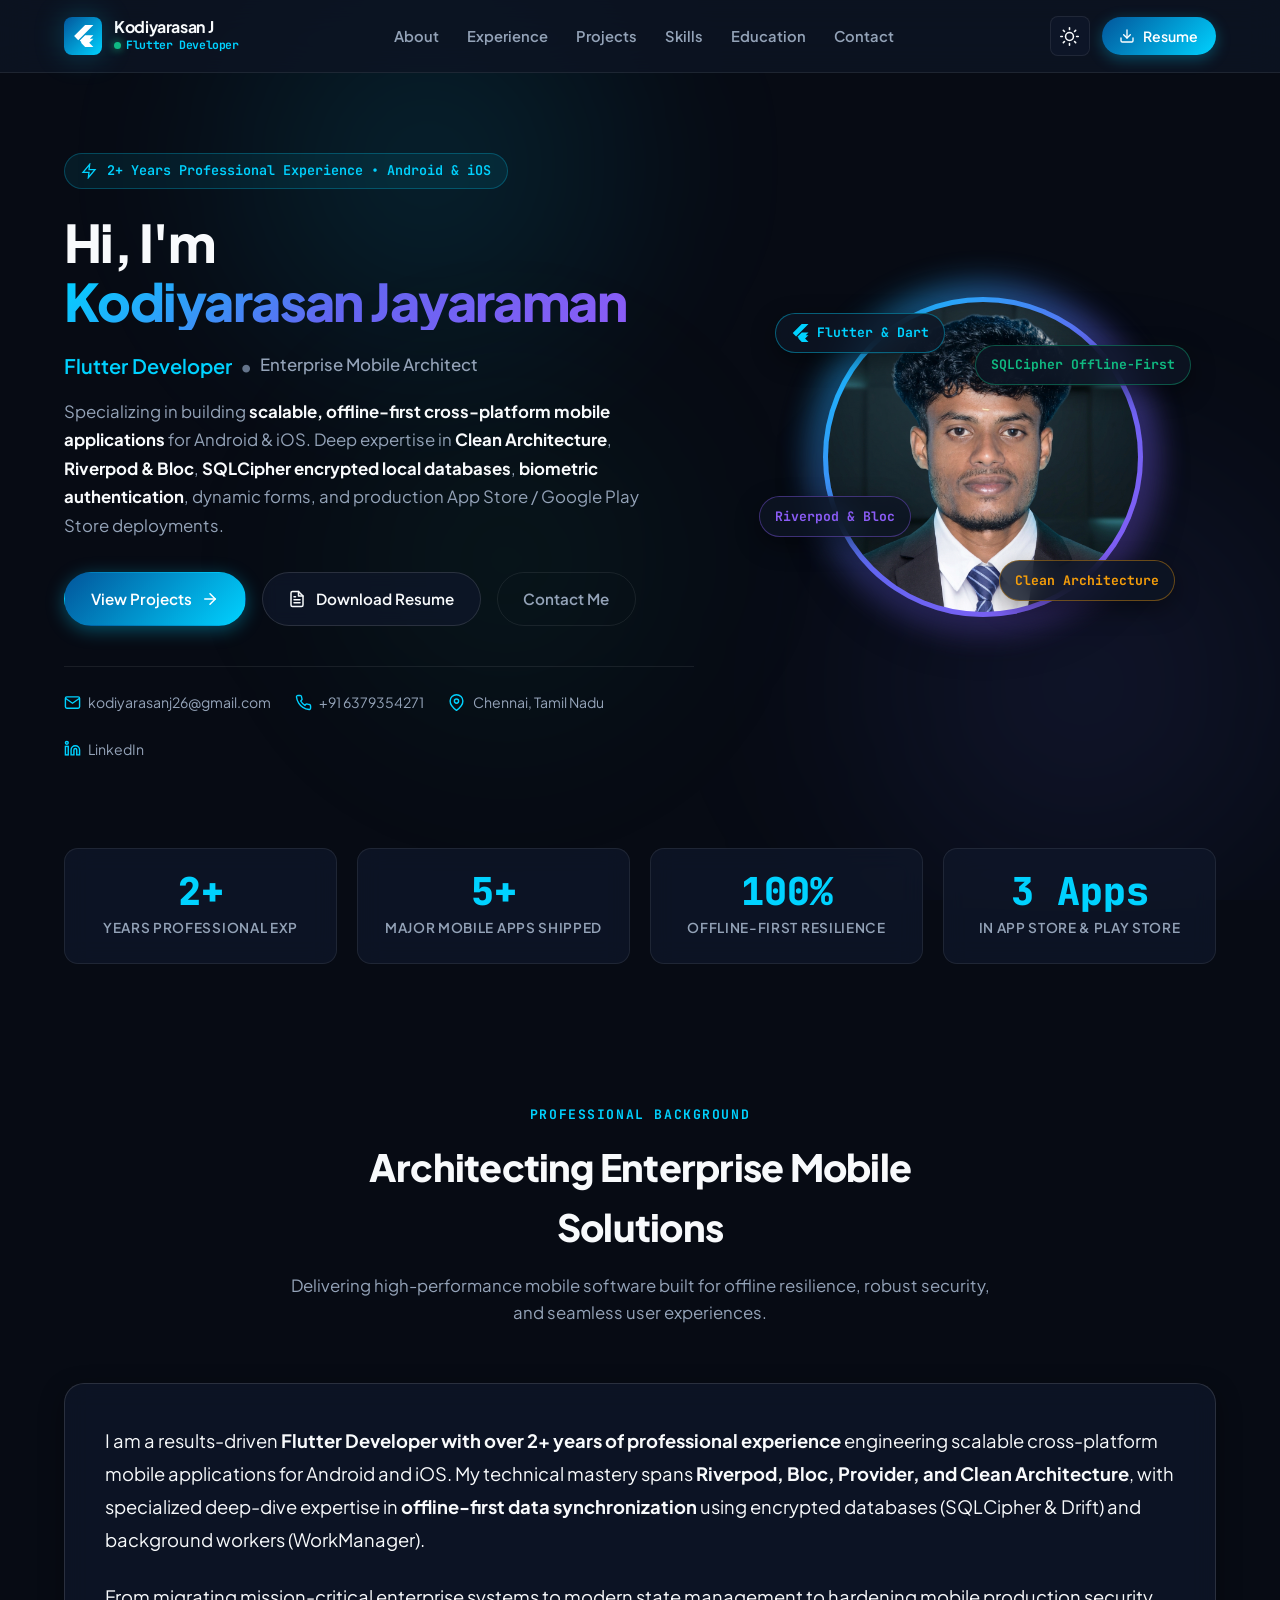
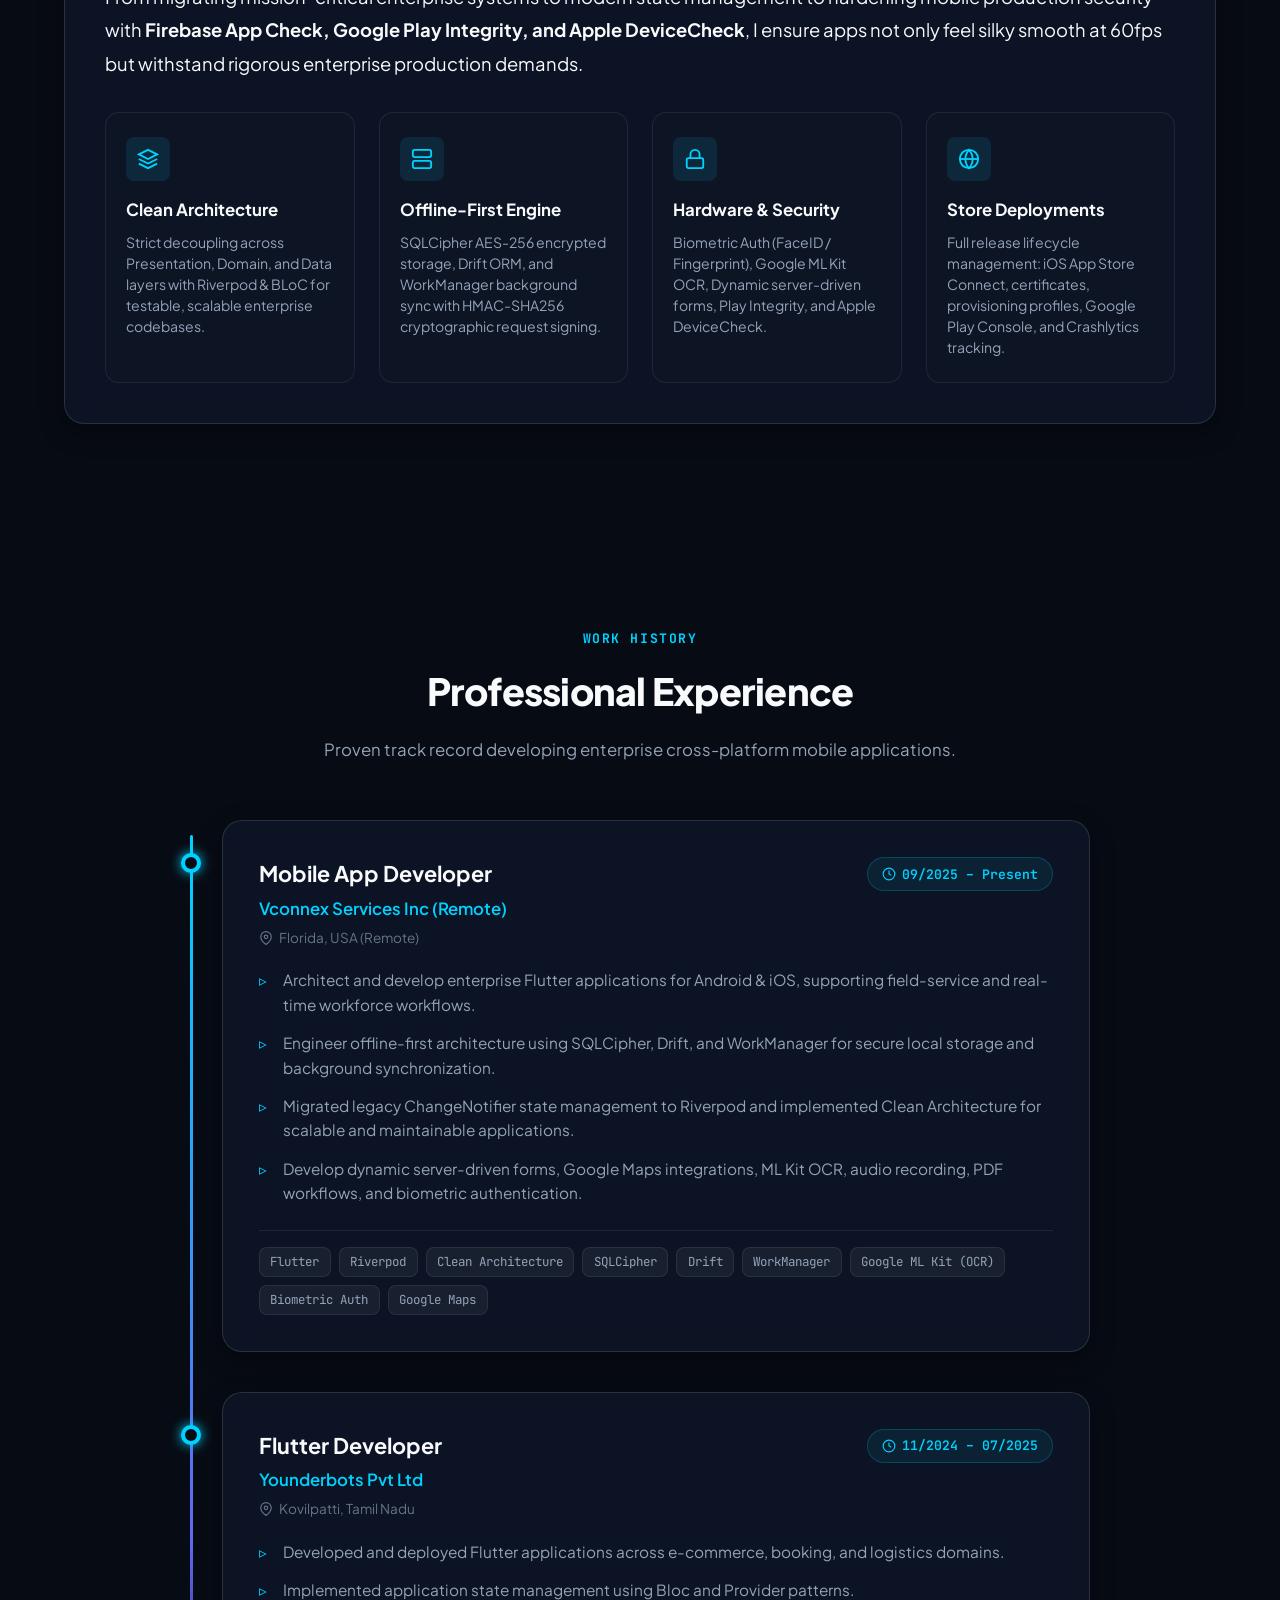
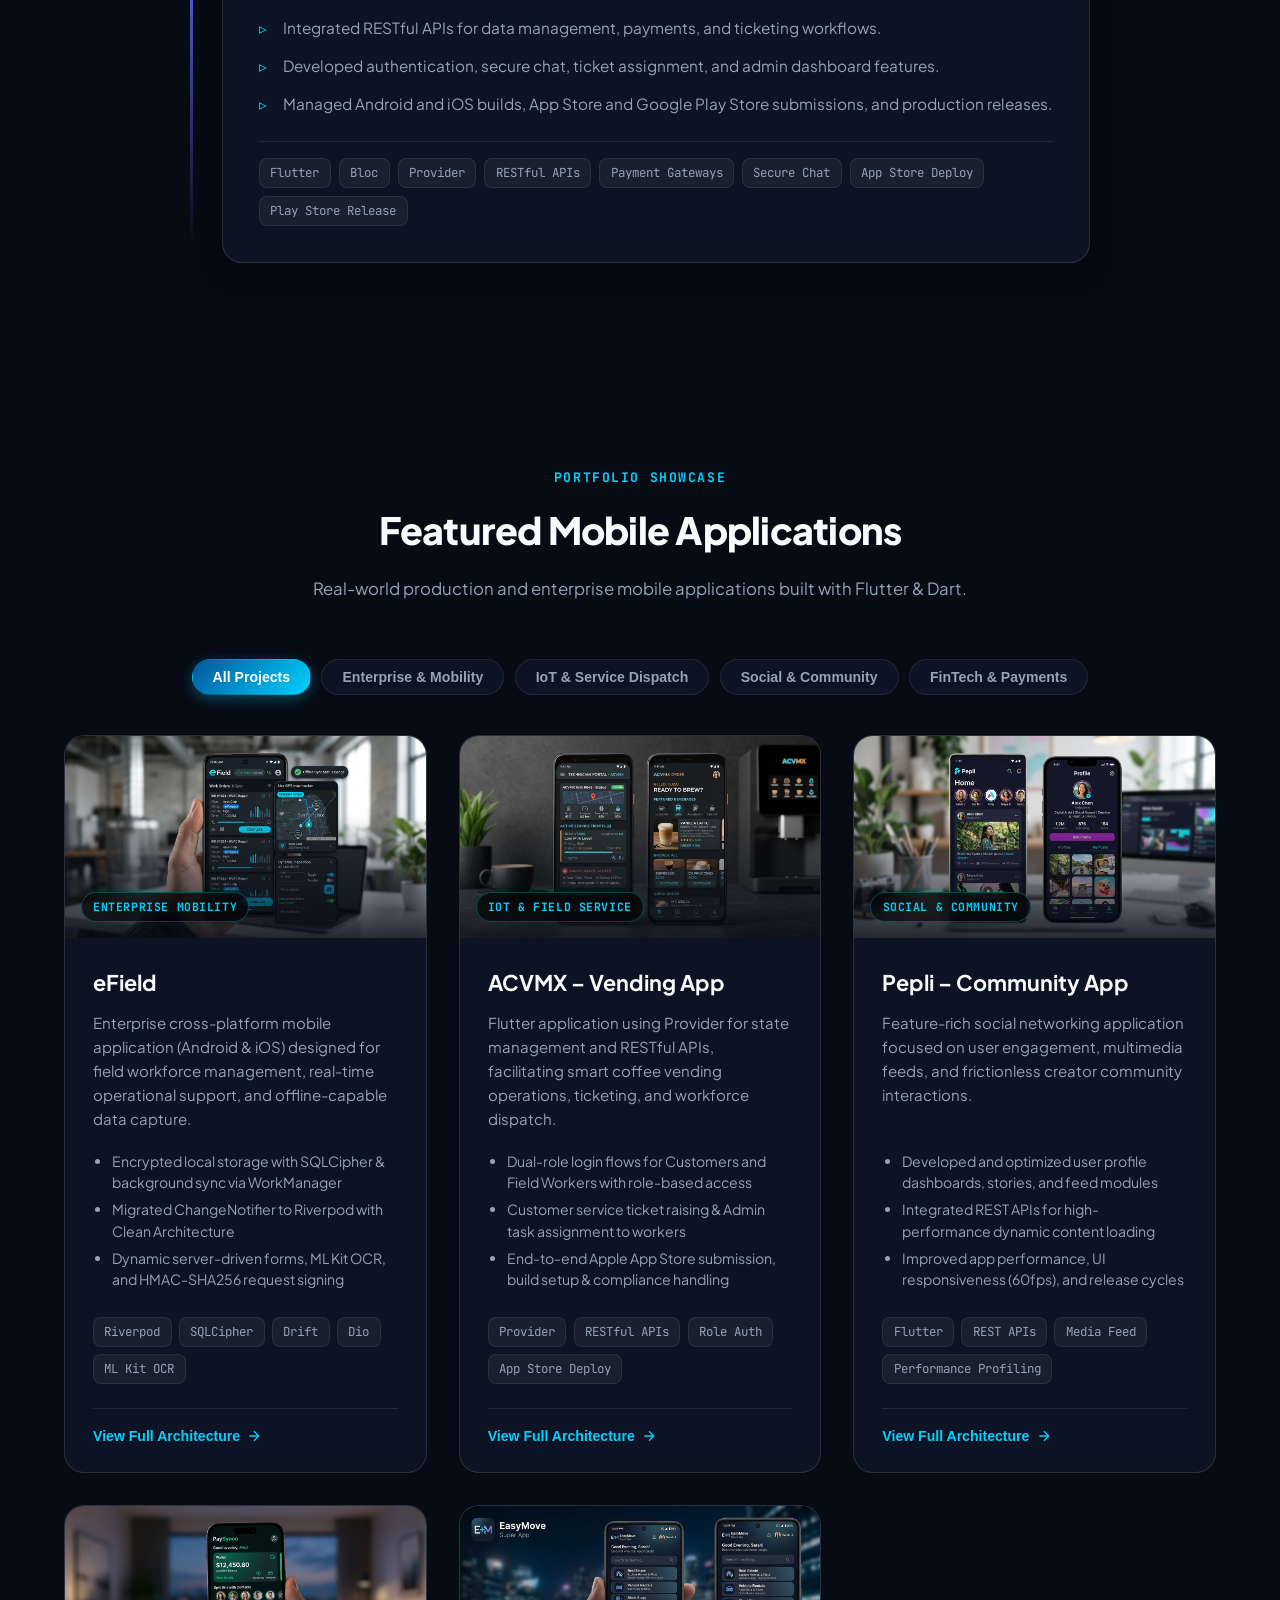
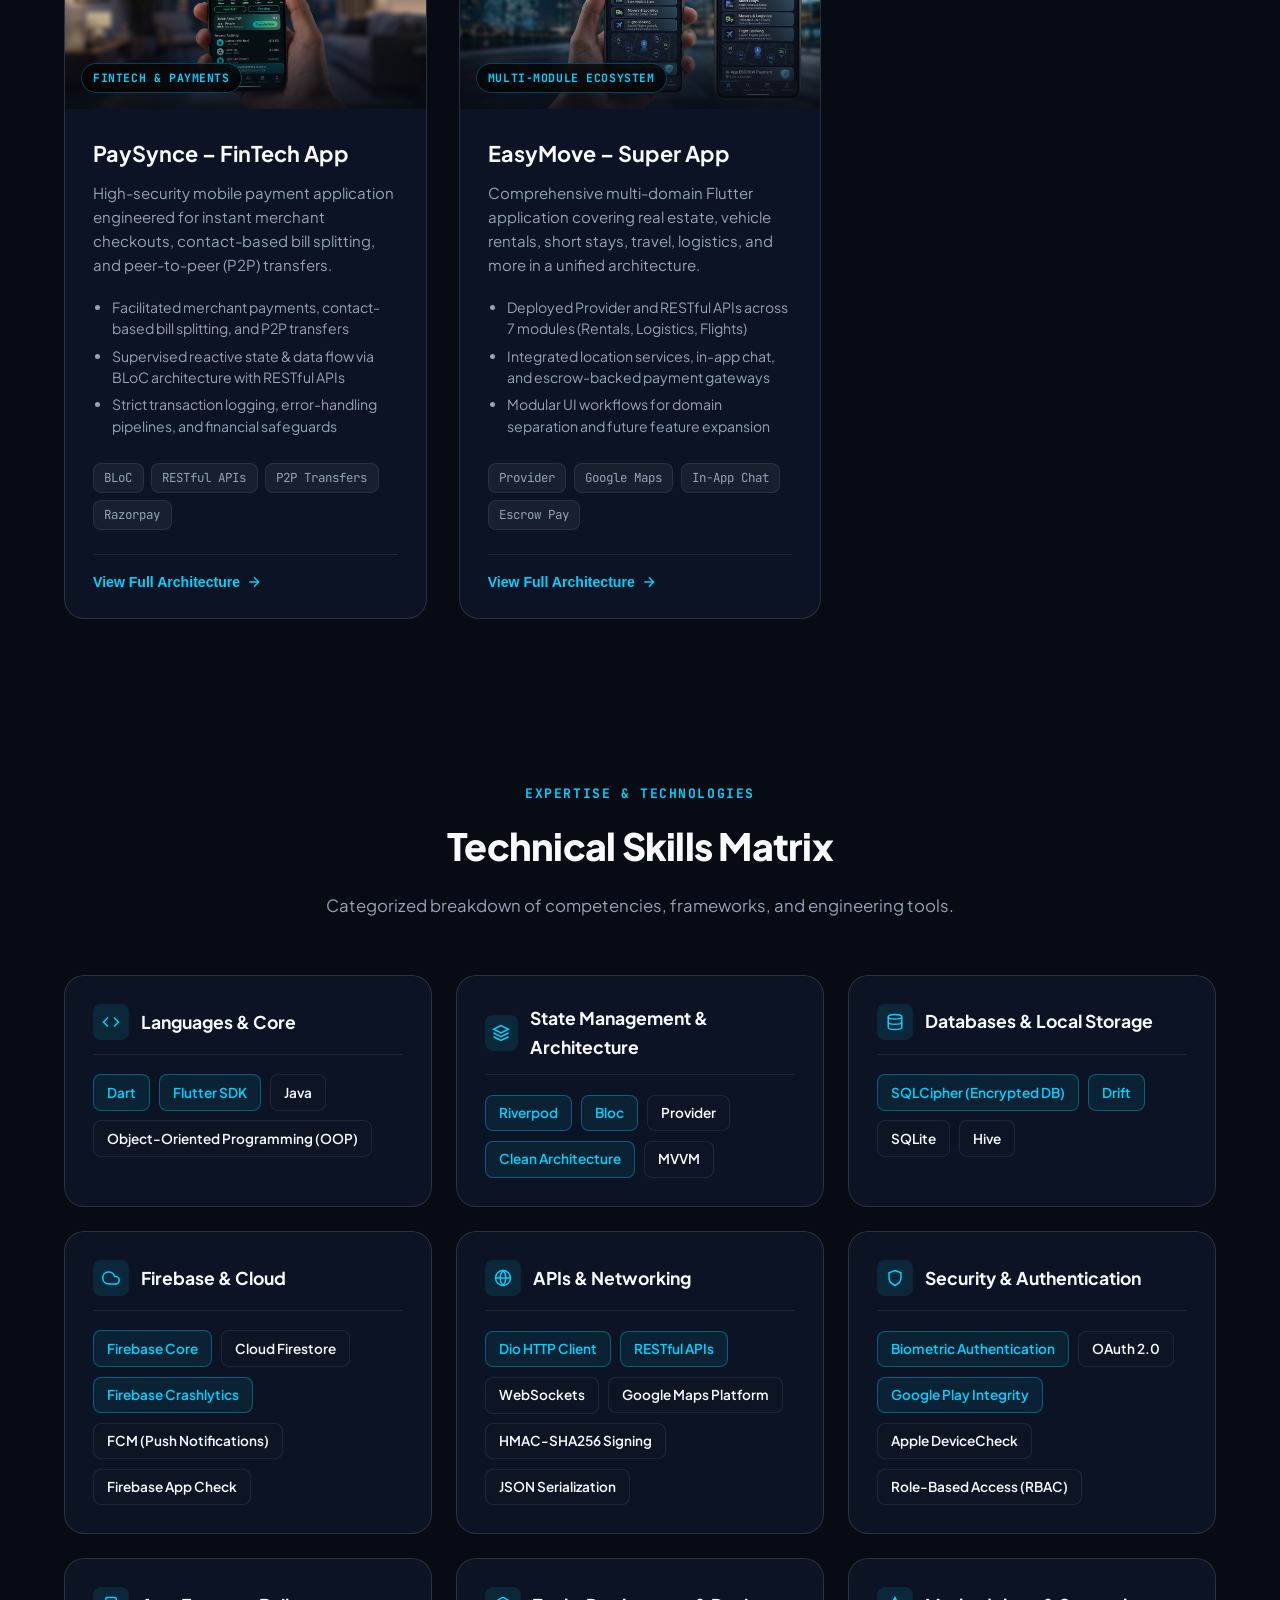
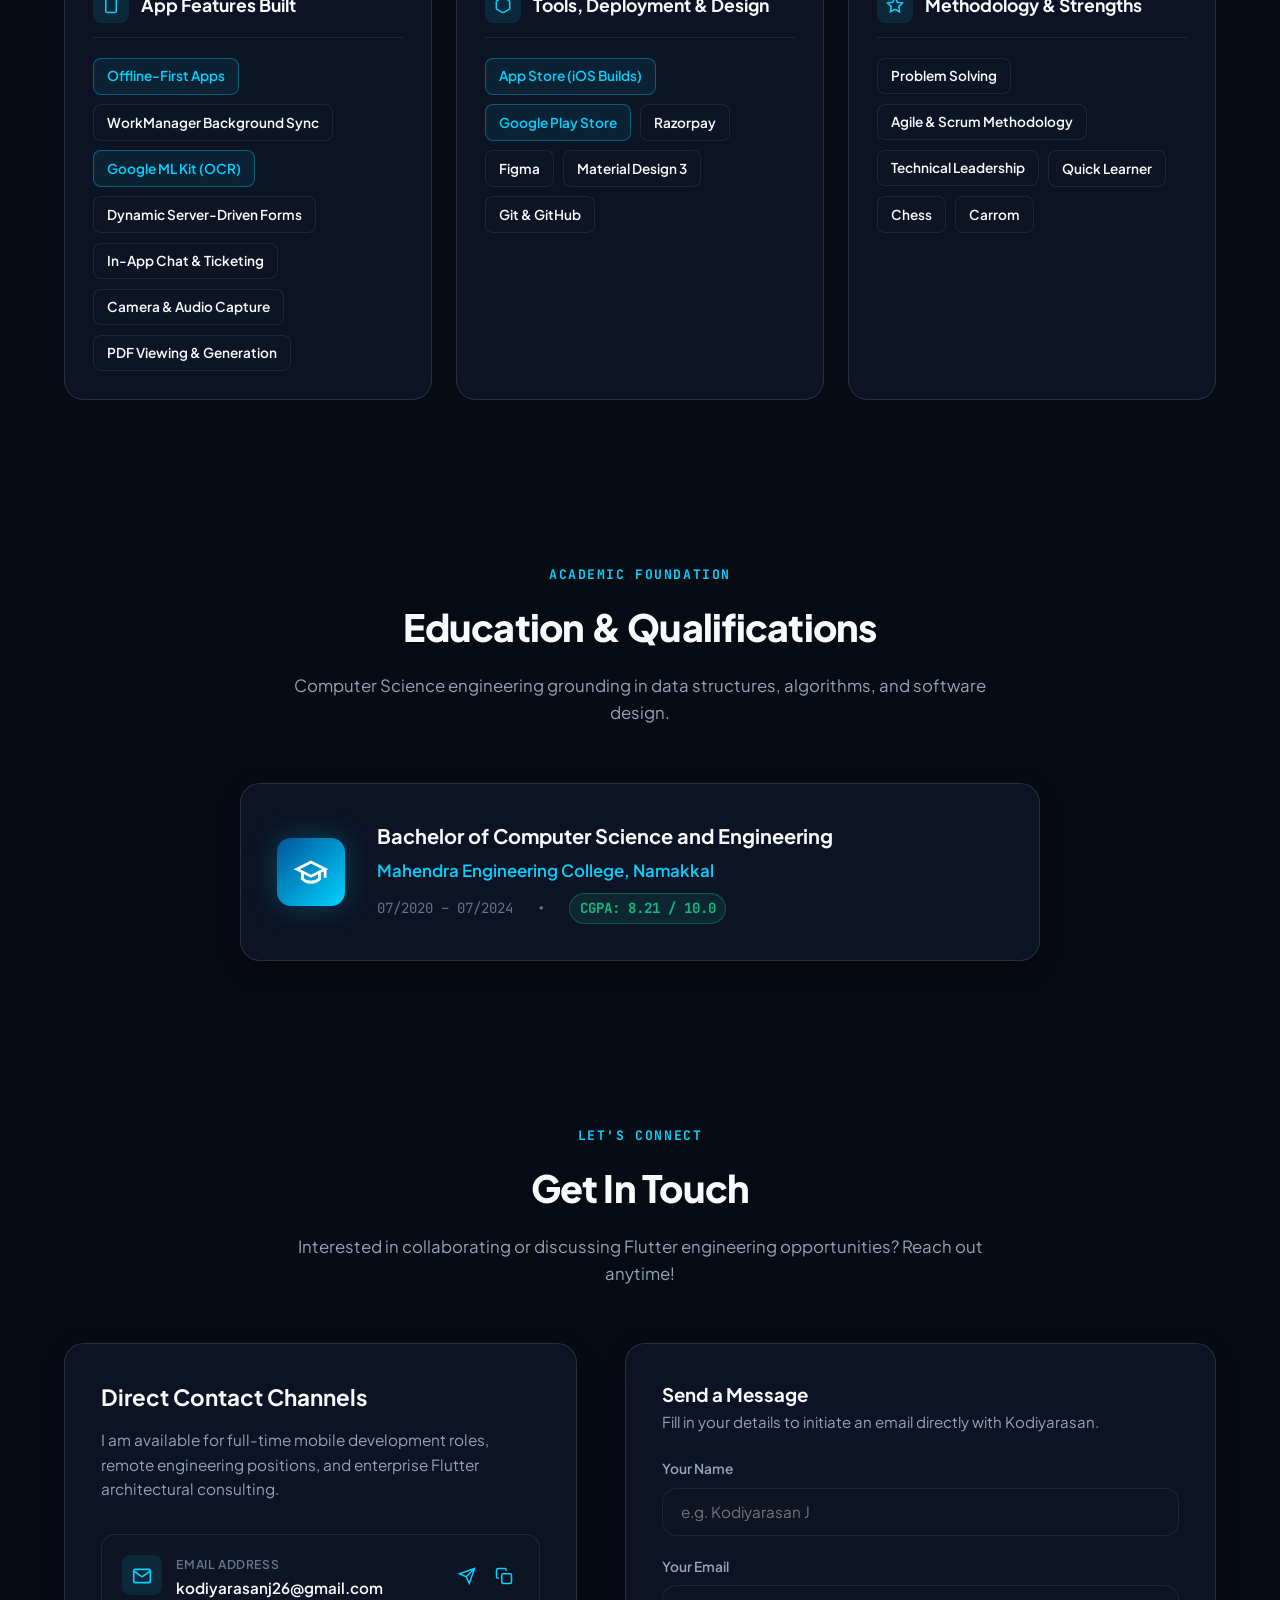
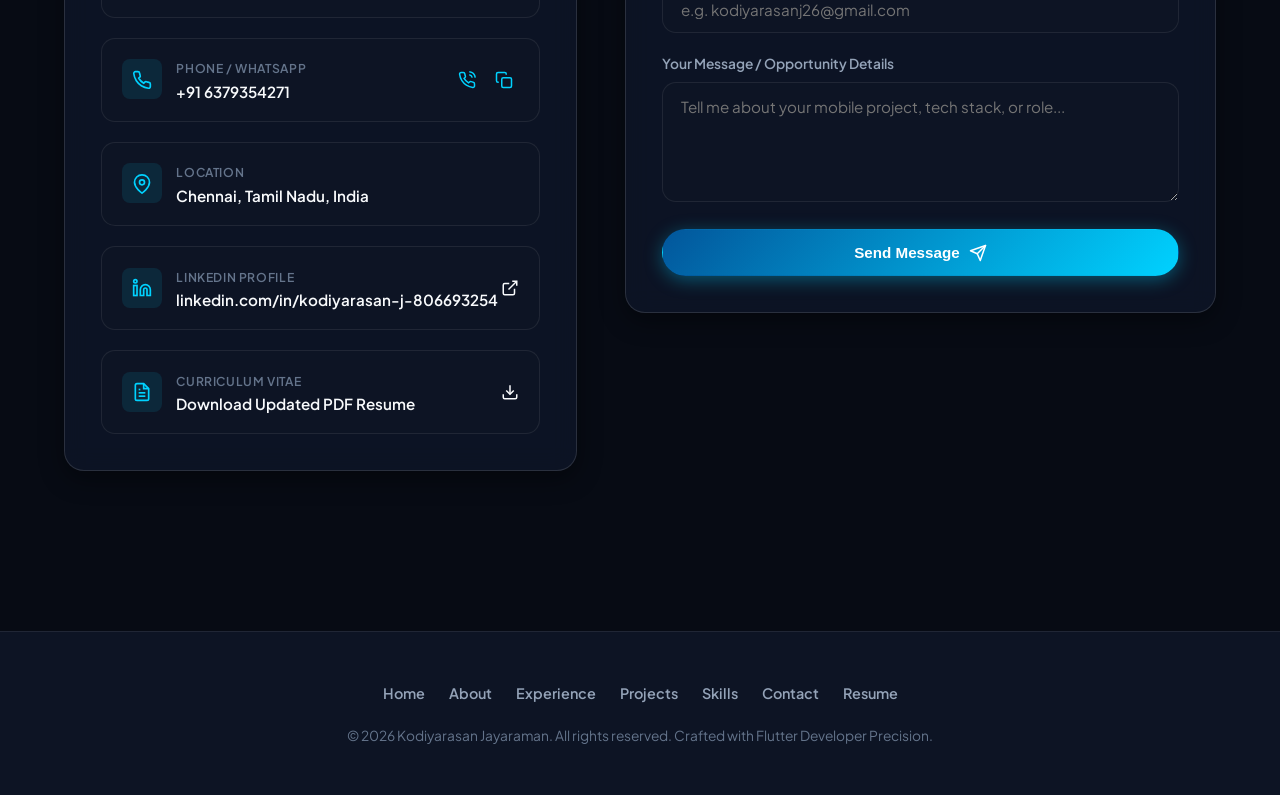
==== commit 3c293570: "Update location to Chennai, stats to 3 apps in store, and form placeholders" ====
--- a/portfolio.html
+++ b/portfolio.html
@@ -164,7 +164,7 @@
                 <path d="M21 10c0 7-9 13-9 13s-9-6-9-13a9 9 0 0 1 18 0z"></path>
                 <circle cx="12" cy="10" r="3"></circle>
               </svg>
-              <span>Kumbakonam, Tamil Nadu</span>
+              <span>Chennai, Tamil Nadu</span>
             </span>
 
             <a href="https://www.linkedin.com/in/kodiyarasan-j-806693254" target="_blank" rel="noopener noreferrer" class="contact-pill-item">
@@ -227,8 +227,8 @@
             <div class="stat-label">Offline-First Resilience</div>
           </div>
           <div class="stat-card">
-            <div class="stat-number">2 Stores</div>
-            <div class="stat-label">App Store & Google Play</div>
+            <div class="stat-number">3 Apps</div>
+            <div class="stat-label">In App Store & Play Store</div>
           </div>
         </div>
       </div>
@@ -928,7 +928,7 @@
                   </div>
                   <div>
                     <span class="contact-item-label">Location</span>
-                    <div class="contact-item-val">Kumbakonam, Tamil Nadu, India</div>
+                    <div class="contact-item-val">Chennai, Tamil Nadu, India</div>
                   </div>
                 </div>
               </div>
@@ -991,12 +991,12 @@
             <form id="contactForm">
               <div class="form-group">
                 <label for="formName" class="form-label">Your Name</label>
-                <input type="text" id="formName" class="form-input" placeholder="e.g. Sarah Jenkins" required />
+                <input type="text" id="formName" class="form-input" placeholder="e.g. Kodiyarasan J" required />
               </div>
 
               <div class="form-group">
                 <label for="formEmail" class="form-label">Your Email</label>
-                <input type="email" id="formEmail" class="form-input" placeholder="e.g. sarah@example.com" required />
+                <input type="email" id="formEmail" class="form-input" placeholder="e.g. kodiyarasanj26@gmail.com" required />
               </div>
 
               <div class="form-group">
